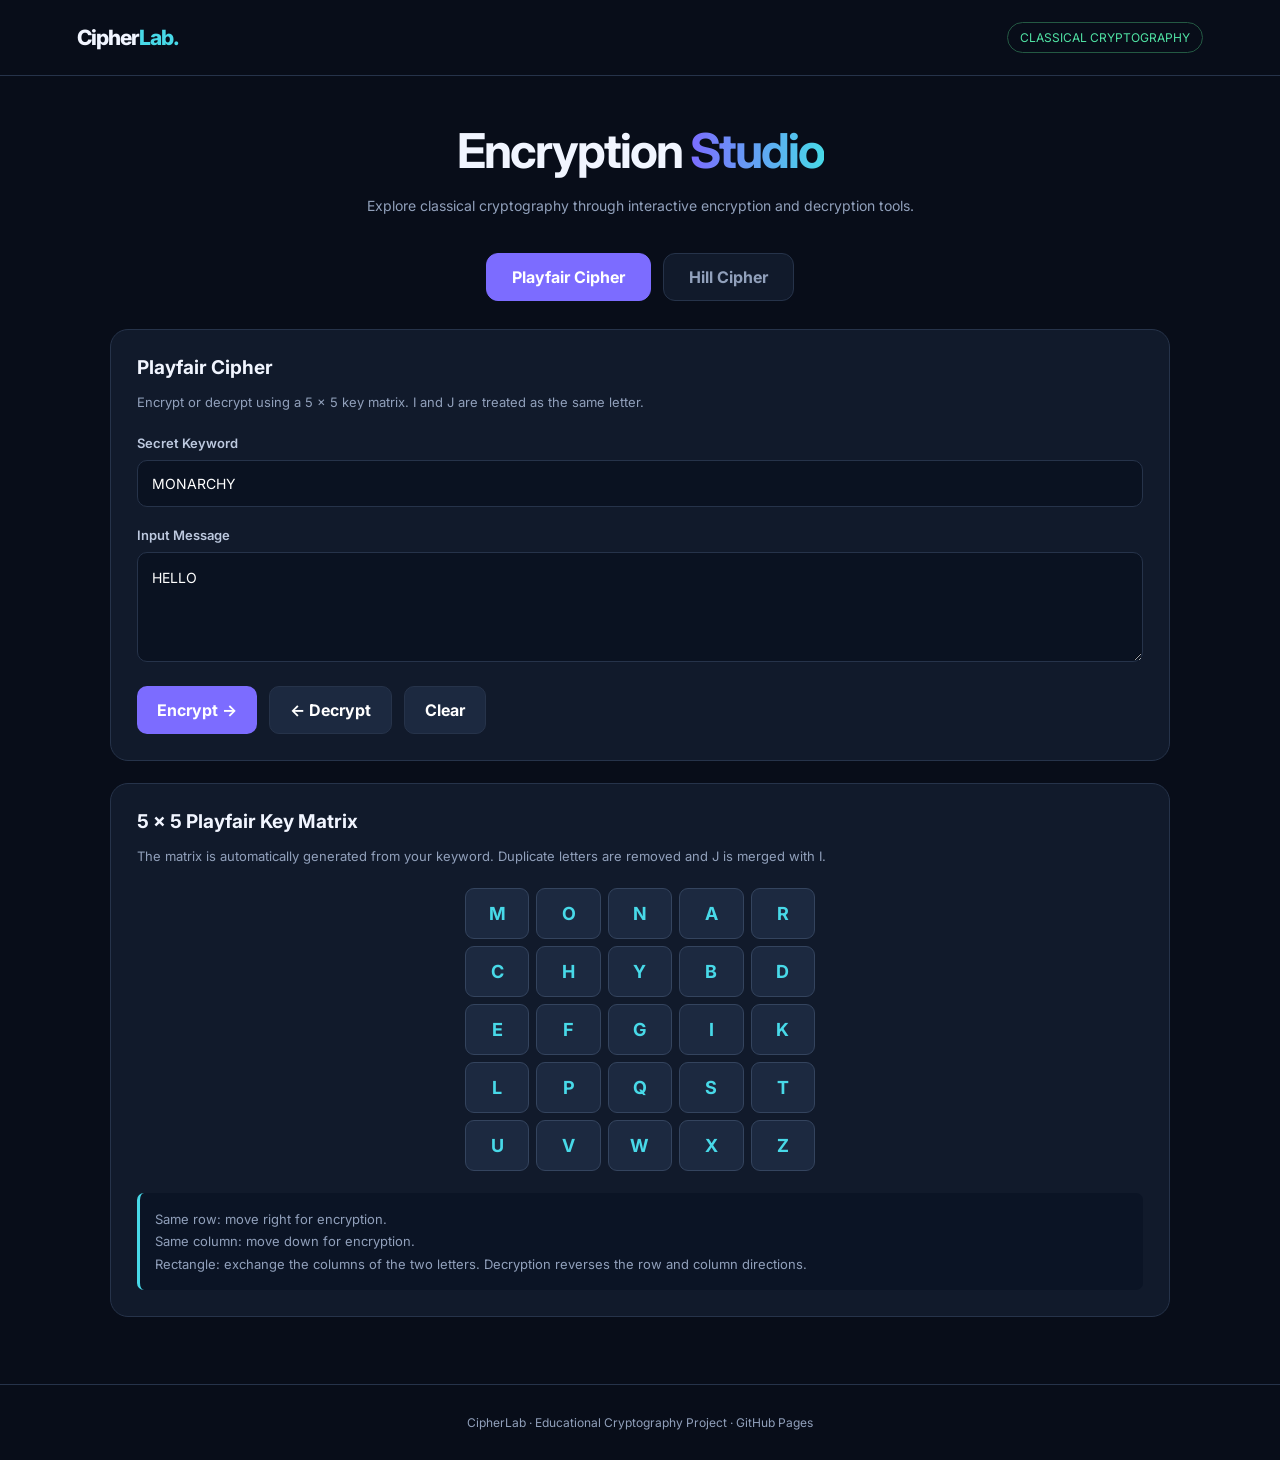
==== index.html @ 7577c05f "Create index.html" ====
<!DOCTYPE html>
<html lang="en">
<head>
<meta charset="UTF-8">
<meta name="viewport" content="width=device-width, initial-scale=1.0">
<title>CipherLab | Encryption Studio</title>

<style>
@import url('https://fonts.googleapis.com/css2?family=Inter:wght@400;500;600;700;800&display=swap');

:root {
  --bg: #080d19;
  --panel: #111a2b;
  --border: #26334a;
  --text: #f1f5ff;
  --muted: #91a0bb;
  --accent: #7c6cff;
  --cyan: #48d9e8;
  --green: #50e3a4;
  --red: #ff7185;
}

* { box-sizing: border-box; }

body {
  margin: 0;
  background: var(--bg);
  color: var(--text);
  font-family: Inter, sans-serif;
  min-height: 100vh;
}

header {
  display: flex;
  align-items: center;
  justify-content: space-between;
  padding: 22px 6%;
  border-bottom: 1px solid var(--border);
}

.logo {
  font-size: 21px;
  font-weight: 800;
  letter-spacing: -1px;
}

.logo span { color: var(--cyan); }

.tag {
  font-size: 12px;
  color: var(--green);
  border: 1px solid #245943;
  padding: 7px 12px;
  border-radius: 30px;
}

main {
  max-width: 1100px;
  margin: auto;
  padding: 45px 20px;
}

.hero { text-align: center; margin-bottom: 35px; }

.hero h1 {
  font-size: clamp(30px, 5vw, 48px);
  margin: 0 0 12px;
  letter-spacing: -2px;
}

.hero h1 span {
  background: linear-gradient(90deg, var(--accent), var(--cyan));
  -webkit-background-clip: text;
  color: transparent;
}

.hero p {
  color: var(--muted);
  line-height: 1.7;
  font-size: 14px;
}

.tabs {
  display: flex;
  justify-content: center;
  gap: 12px;
  margin-bottom: 28px;
}

.tab {
  padding: 13px 25px;
  border: 1px solid var(--border);
  border-radius: 12px;
  color: var(--muted);
  background: var(--panel);
  cursor: pointer;
  font-weight: 700;
}

.tab.active {
  background: var(--accent);
  color: white;
  border-color: var(--accent);
}

.card {
  background: var(--panel);
  border: 1px solid var(--border);
  border-radius: 18px;
  padding: 26px;
  margin-bottom: 22px;
}

.card h2 { font-size: 19px; margin: 0 0 8px; }

.subtitle {
  color: var(--muted);
  font-size: 13px;
  line-height: 1.6;
  margin-bottom: 22px;
}

label {
  display: block;
  color: #bdc9df;
  font-size: 13px;
  font-weight: 600;
  margin-bottom: 9px;
}

input, textarea, select {
  width: 100%;
  padding: 14px;
  background: #0a1221;
  border: 1px solid var(--border);
  border-radius: 10px;
  color: white;
  font: inherit;
  font-size: 14px;
  outline: none;
}

input:focus, textarea:focus {
  border-color: var(--accent);
}

textarea {
  resize: vertical;
  min-height: 110px;
  line-height: 1.6;
}

.field { margin-bottom: 20px; }

.row {
  display: grid;
  grid-template-columns: 1fr 1fr;
  gap: 18px;
}

.buttons {
  display: flex;
  gap: 12px;
  flex-wrap: wrap;
  margin-top: 20px;
}

button {
  cursor: pointer;
  font: inherit;
  font-weight: 700;
  border: none;
  border-radius: 10px;
  padding: 13px 20px;
}

.primary {
  background: var(--accent);
  color: white;
}

.secondary {
  background: #1c2940;
  color: white;
  border: 1px solid var(--border);
}

button:hover { filter: brightness(1.15); }

.result {
  background: #0a1221;
  border: 1px solid #34445e;
  padding: 20px;
  border-radius: 12px;
  margin-top: 24px;
  display: none;
}

.result h3 {
  color: var(--green);
  font-size: 13px;
  margin: 0 0 12px;
}

.output {
  font-size: 20px;
  letter-spacing: 2px;
  line-height: 1.7;
  overflow-wrap: anywhere;
}

.status {
  color: var(--muted);
  font-size: 12px;
  margin-top: 12px;
  line-height: 1.6;
}

.error { color: var(--red); }

.matrix {
  display: grid;
  grid-template-columns: repeat(2, 75px);
  gap: 10px;
  justify-content: center;
  margin: 20px auto;
}

.matrix input {
  text-align: center;
  font-size: 20px;
  font-weight: 700;
  padding: 14px 5px;
}

.grid5 {
  display: grid;
  grid-template-columns: repeat(5, minmax(0, 1fr));
  gap: 7px;
  max-width: 350px;
  margin: 22px auto;
}

.cell {
  background: #1c2940;
  border: 1px solid #34445e;
  border-radius: 9px;
  padding: 14px 0;
  text-align: center;
  font-size: 18px;
  font-weight: 700;
  color: var(--cyan);
}

.steps {
  color: var(--muted);
  font-size: 13px;
  line-height: 1.9;
  margin-top: 18px;
}

.info {
  background: #0b1425;
  border-left: 3px solid var(--cyan);
  padding: 15px;
  border-radius: 7px;
  font-size: 13px;
  color: var(--muted);
  line-height: 1.7;
}

.hidden { display: none; }

footer {
  text-align: center;
  padding: 30px;
  border-top: 1px solid var(--border);
  color: var(--muted);
  font-size: 12px;
}

@media(max-width:650px) {
  main { padding: 30px 14px; }
  .card { padding: 19px; }
  .row { grid-template-columns: 1fr; gap: 0; }
  .tabs { gap: 8px; }
  .tab { padding: 12px 15px; font-size: 13px; }
  header { padding: 18px; }
  .tag { font-size: 10px; }
}
</style>
</head>

<body>

<header>
  <div class="logo">Cipher<span>Lab.</span></div>
  <div class="tag">CLASSICAL CRYPTOGRAPHY</div>
</header>

<main>
  <section class="hero">
    <h1>Encryption <span>Studio</span></h1>
    <p>
      Explore classical cryptography through interactive encryption
      and decryption tools.
    </p>
  </section>

  <div class="tabs">
    <button class="tab active" id="playTab"
      onclick="switchCipher('playfair')">Playfair Cipher</button>
    <button class="tab" id="hillTab"
      onclick="switchCipher('hill')">Hill Cipher</button>
  </div>

  <!-- PLAYFAIR CIPHER -->

  <section id="playfair">

    <div class="card">
      <h2>Playfair Cipher</h2>
      <p class="subtitle">
        Encrypt or decrypt using a 5 × 5 key matrix.
        I and J are treated as the same letter.
      </p>

      <div class="field">
        <label for="pkey">Secret Keyword</label>
        <input id="pkey" value="MONARCHY"
          placeholder="Enter keyword">
      </div>

      <div class="field">
        <label for="ptext">Input Message</label>
        <textarea id="ptext"
          placeholder="Enter plaintext or ciphertext...">HELLO</textarea>
      </div>

      <div class="buttons">
        <button class="primary" onclick="runPlayfair('encrypt')">
          Encrypt →
        </button>
        <button class="secondary" onclick="runPlayfair('decrypt')">
          ← Decrypt
        </button>
        <button class="secondary" onclick="clearPlayfair()">
          Clear
        </button>
      </div>

      <div id="presult" class="result">
        <h3 id="presultTitle">CIPHERTEXT</h3>
        <div class="output" id="poutput"></div>
        <div class="buttons">
          <button class="secondary" onclick="copyText('poutput')">
            Copy Result
          </button>
        </div>
        <div class="status" id="pstatus"></div>
      </div>
    </div>

    <div class="card">
      <h2>5 × 5 Playfair Key Matrix</h2>
      <p class="subtitle">
        The matrix is automatically generated from your keyword.
        Duplicate letters are removed and J is merged with I.
      </p>
      <div class="grid5" id="pgrid"></div>
      <div class="info">
        Same row: move right for encryption.<br>
        Same column: move down for encryption.<br>
        Rectangle: exchange the columns of the two letters.
        Decryption reverses the row and column directions.
      </div>
    </div>

  </section>

  <!-- HILL CIPHER -->

  <section id="hill" class="hidden">

    <div class="card">
      <h2>Hill Cipher</h2>
      <p class="subtitle">
        Matrix-based encryption using modular arithmetic.
        Enter a 2 × 2 key matrix with an inverse modulo 26.
      </p>

      <label>Key Matrix (2 × 2)</label>
      <div class="matrix">
        <input id="k00" type="number" value="3" aria-label="Row 1 column 1">
        <input id="k01" type="number" value="3" aria-label="Row 1 column 2">
        <input id="k10" type="number" value="2" aria-label="Row 2 column 1">
        <input id="k11" type="number" value="5" aria-label="Row 2 column 2">
      </div>

      <div class="info">
        Default key: [[3, 3], [2, 5]].<br>
        A = 0, B = 1, ..., Z = 25.<br>
        The determinant must be relatively prime to 26.
      </div>

      <div class="field" style="margin-top:22px">
        <label for="htext">Input Message</label>
        <textarea id="htext"
          placeholder="Enter plaintext or ciphertext...">HI</textarea>
      </div>

      <div class="buttons">
        <button class="primary" onclick="runHill('encrypt')">
          Encrypt →
        </button>
        <button class="secondary" onclick="runHill('decrypt')">
          ← Decrypt
        </button>
        <button class="secondary" onclick="clearHill()">
          Clear
        </button>
      </div>

      <div id="hresult" class="result">
        <h3 id="hresultTitle">CIPHERTEXT</h3>
        <div class="output" id="houtput"></div>
        <div class="buttons">
          <button class="secondary" onclick="copyText('houtput')">
            Copy Result
          </button>
        </div>
        <div class="status" id="hstatus"></div>
      </div>
    </div>

    <div class="card">
      <h2>How Hill Cipher Works</h2>
      <div class="info">
        Encryption: C = K × P (mod 26)<br><br>
        Decryption: P = K⁻¹ × C (mod 26)<br><br>
        For a 2 × 2 key, letters are processed in pairs.
        If the plaintext contains an odd number of letters,
        X is appended before encryption.
      </div>
      <div class="steps" id="hsteps">
        The calculation steps will appear here after encryption.
      </div>
    </div>

  </section>
</main>

<footer>
  CipherLab · Educational Cryptography Project · GitHub Pages
</footer>

<script>
const $ = id => document.getElementById(id);

function switchCipher(name) {
  $('playfair').classList.toggle('hidden', name !== 'playfair');
  $('hill').classList.toggle('hidden', name !== 'hill');
  $('playTab').classList.toggle('active', name === 'playfair');
  $('hillTab').classList.toggle('active', name === 'hill');
}

function mod(n, m = 26) {
  return ((n % m) + m) % m;
}

function cleanText(s) {
  return s.toUpperCase().replace(/[^A-Z]/g, '');
}

// ---------------- PLAYFAIR ----------------

function makeGrid(key) {
  let chars = cleanText(key).replace(/J/g, 'I');
  let result = '';
  for (const ch of chars + 'ABCDEFGHIKLMNOPQRSTUVWXYZ') {
    if (!result.includes(ch)) result += ch;
  }
  return result;
}

function showGrid(grid) {
  $('pgrid').innerHTML = '';
  for (const ch of grid) {
    const cell = document.createElement('div');
    cell.className = 'cell';
    cell.textContent = ch;
    $('pgrid').appendChild(cell);
  }
}

function preparePairs(text) {
  const s = cleanText(text).replace(/J/g, 'I');
  const pairs = [];
  let i = 0;

  while (i < s.length) {
    const a = s[i];
    const b = s[i + 1];

    if (!b) {
      pairs.push(a + 'X');
      i++;
    } else if (a === b) {
      pairs.push(a + 'X');
      i++;
    } else {
      pairs.push(a + b);
      i += 2;
    }
  }
  return pairs;
}

function playfairTransform(text, grid, decrypt) {
  const pairs = decrypt
    ? (text.match(/.{1,2}/g) || [])
    : preparePairs(text);

  if (decrypt && pairs.some(p => p.length !== 2)) {
    throw new Error('Ciphertext must contain an even number of letters.');
  }

  let output = '';

  for (const pair of pairs) {
    const a = pair[0];
    const b = pair[1];

    const i = grid.indexOf(a);
    const j = grid.indexOf(b);

    if (i < 0 || j < 0) {
      throw new Error('Invalid character in input.');
    }

    const r1 = Math.floor(i / 5), c1 = i % 5;
    const r2 = Math.floor(j / 5), c2 = j % 5;

    let x, y;

    if (r1 === r2) {
      const shift = decrypt ? 4 : 1;
      x = r1 * 5 + mod(c1 + shift, 5);
      y = r2 * 5 + mod(c2 + shift, 5);
    } else if (c1 === c2) {
      const shift = decrypt ? 4 : 1;
      x = mod(r1 + shift, 5) * 5 + c1;
      y = mod(r2 + shift, 5) * 5 + c2;
    } else {
      x = r1 * 5 + c2;
      y = r2 * 5 + c1;
    }

    output += grid[x] + grid[y];
  }

  return { output, pairs };
}

function runPlayfair(mode) {
  try {
    const key = $('pkey').value;
    const text = cleanText($('ptext').value);
    if (!key.trim()) throw new Error('Enter a keyword.');
    if (!text) throw new Error('Enter a message.');

    const grid = makeGrid(key);
    showGrid(grid);

    const result = playfairTransform(text, grid, mode === 'decrypt');

    $('presult').style.display = 'block';
    $('presultTitle').textContent =
      mode === 'encrypt' ? 'CIPHERTEXT' : 'DECRYPTED PLAINTEXT';
    $('poutput').textContent = result.output;
    $('pstatus').textContent =
      'Processed pairs: ' + result.pairs.join('  |  ') +
      (mode === 'encrypt'
        ? ' · X is used as a filler when required.'
        : ' · Filler X characters are not automatically removed.');
    $('pstatus').className = 'status';
  } catch (e) {
    showError('presult', 'pstatus', e.message);
  }
}

function clearPlayfair() {
  $('ptext').value = '';
  $('presult').style.display = 'none';
}

// ---------------- HILL CIPHER ----------------

function getKey() {
  const k = [
    [Number($('k00').value), Number($('k01').value)],
    [Number($('k10').value), Number($('k11').value)]
  ];

  if (k.flat().some(n => !Number.isInteger(n))) {
    throw new Error('Enter integer values for all matrix elements.');
  }

  return k.map(row => row.map(n => mod(n)));
}

function gcd(a, b) {
  while (b) [a, b] = [b, a % b];
  return Math.abs(a);
}

function modInverse(a, m) {
  a = mod(a, m);
  for (let i = 1; i < m; i++) {
    if (mod(a * i, m) === 1) return i;
  }
  throw new Error('No modular inverse exists.');
}

function inverseKey(k) {
  const det = mod(k[0][0] * k[1][1] -
                  k[0][1] * k[1][0]);

  if (gcd(det, 26) !== 1) {
    throw new Error(
      'Invalid key: determinant ' + det +
      ' is not relatively prime to 26. Choose an invertible matrix.'
    );
  }

  const invDet = modInverse(det, 26);

  return [
    [mod(k[1][1] * invDet), mod(-k[0][1] * invDet)],
    [mod(-k[1][0] * invDet), mod(k[0][0] * invDet)]
  ];
}

function hillTransform(text, k, decrypt) {
  const inv = decrypt ? inverseKey(k) : null;
  const matrix = decrypt ? inv : k;

  let s = cleanText(text);
  let padded = false;

  if (!decrypt && s.length % 2 !== 0) {
    s += 'X';
    padded = true;
  }

  if (s.length % 2 !== 0) {
    throw new Error('Ciphertext must contain an even number of letters.');
  }

  if (!s.length) throw new Error('Enter a message.');

  let output = '';
  let steps = [];

  for (let i = 0; i < s.length; i += 2) {
    const a = s.charCodeAt(i) - 65;
    const b = s.charCodeAt(i + 1) - 65;

    const x = mod(matrix[0][0] * a + matrix[0][1] * b);
    const y = mod(matrix[1][0] * a + matrix[1][1] * b);

    output += String.fromCharCode(x + 65, y + 65);

    steps.push(
      '[' + a + ', ' + b + '] → [' + x + ', ' + y + ']'
    );
  }

  return { output, padded, steps, inverse: inv };
}

function runHill(mode) {
  try {
    const k = getKey();
    const text = $('htext').value;

    // Validate key for both encryption and decryption.
    const inverse = inverseKey(k);
    const result = hillTransform(text, k, mode === 'decrypt');

    $('hresult').style.display = 'block';
    $('hresultTitle').textContent =
      mode === 'encrypt' ? 'CIPHERTEXT' : 'DECRYPTED PLAINTEXT';
    $('houtput').textContent = result.output;

    $('hstatus').textContent =
      'Key determinant: ' +
      mod(k[0][0] * k[1][1] - k[0][1] * k[1][0]) +
      ' · Modular inverse exists.' +
      (result.padded ? ' · X appended to complete the final pair.' : '');

    $('hstatus').className = 'status';

    $('hsteps').textContent =
      'Key inverse modulo 26: [[' +
      inverse[0].join(', ') + '], [' +
      inverse[1].join(', ') + ']]\n\n' +
      'Letter-pair calculations (A=0):\n' +
      result.steps.join('\n');
  } catch (e) {
    showError('hresult', 'hstatus', e.message);
    $('hsteps').textContent = e.message;
  }
}

function clearHill() {
  $('htext').value = '';
  $('hresult').style.display = 'none';
  $('hsteps').textContent = '';
}

function showError(box, status, message) {
  $(box).style.display = 'block';
  $(status).textContent = message;
  $(status).className = 'status error';
  const output = box === 'presult' ? 'poutput' : 'houtput';
  $(output).textContent = 'Unable to process';
}

async function copyText(id) {
  const text = $(id).textContent;
  try {
    await navigator.clipboard.writeText(text);
    alert('Result copied to clipboard!');
  } catch {
    const area = document.createElement('textarea');
    area.value = text;
    document.body.appendChild(area);
    area.select();
    document.execCommand('copy');
    area.remove();
    alert('Result copied!');
  }
}

// Initial matrix
showGrid(makeGrid('MONARCHY'));
</script>

</body>
</html>
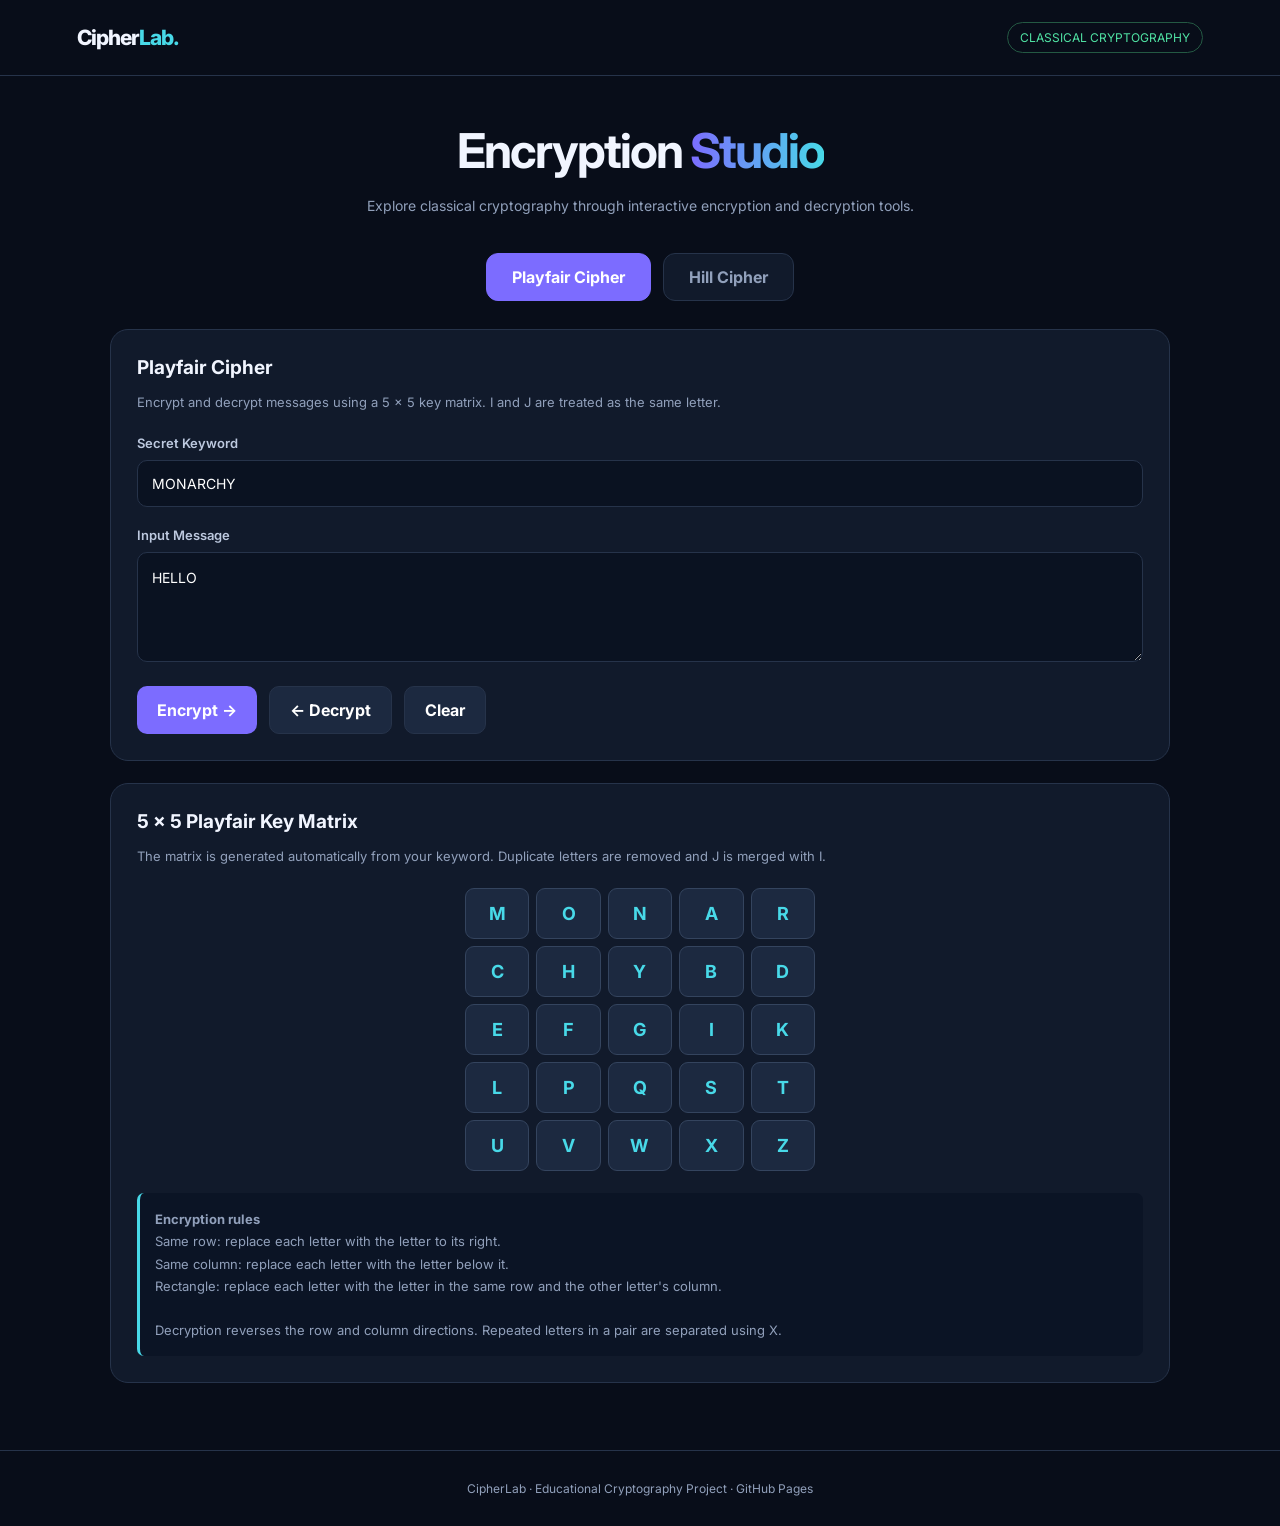
==== commit 2bbc72ce: "Update index.html" ====
--- a/index.html
+++ b/index.html
@@ -4,6 +4,7 @@
 <head>
 <meta charset="UTF-8">
 <meta name="viewport" content="width=device-width, initial-scale=1.0">
+
 <title>CipherLab | Encryption Studio</title>
 
 <style>
@@ -21,7 +22,9 @@
   --red: #ff7185;
 }
 
-* { box-sizing: border-box; }
+* {
+  box-sizing: border-box;
+}
 
 body {
   margin: 0;
@@ -45,7 +48,9 @@
   letter-spacing: -1px;
 }
 
-.logo span { color: var(--cyan); }
+.logo span {
+  color: var(--cyan);
+}
 
 .tag {
   font-size: 12px;
@@ -61,7 +66,10 @@
   padding: 45px 20px;
 }
 
-.hero { text-align: center; margin-bottom: 35px; }
+.hero {
+  text-align: center;
+  margin-bottom: 35px;
+}
 
 .hero h1 {
   font-size: clamp(30px, 5vw, 48px);
@@ -112,7 +120,10 @@
   margin-bottom: 22px;
 }
 
-.card h2 { font-size: 19px; margin: 0 0 8px; }
+.card h2 {
+  font-size: 19px;
+  margin: 0 0 8px;
+}
 
 .subtitle {
   color: var(--muted);
@@ -141,7 +152,7 @@
   outline: none;
 }
 
-input:focus, textarea:focus {
+input:focus, textarea:focus, select:focus {
   border-color: var(--accent);
 }
 
@@ -151,7 +162,9 @@
   line-height: 1.6;
 }
 
-.field { margin-bottom: 20px; }
+.field {
+  margin-bottom: 20px;
+}
 
 .row {
   display: grid;
@@ -186,7 +199,9 @@
   border: 1px solid var(--border);
 }
 
-button:hover { filter: brightness(1.15); }
+button:hover {
+  filter: brightness(1.15);
+}
 
 .result {
   background: #0a1221;
@@ -217,19 +232,22 @@
   line-height: 1.6;
 }
 
-.error { color: var(--red); }
+.error {
+  color: var(--red);
+}
 
 .matrix {
   display: grid;
-  grid-template-columns: repeat(2, 75px);
+  grid-template-columns: repeat(var(--matrix-size, 2), minmax(0, 65px));
   gap: 10px;
   justify-content: center;
   margin: 20px auto;
 }
 
 .matrix input {
+  width: 65px;
   text-align: center;
-  font-size: 20px;
+  font-size: 18px;
   font-weight: 700;
   padding: 14px 5px;
 }
@@ -253,13 +271,6 @@
   color: var(--cyan);
 }
 
-.steps {
-  color: var(--muted);
-  font-size: 13px;
-  line-height: 1.9;
-  margin-top: 18px;
-}
-
 .info {
   background: #0b1425;
   border-left: 3px solid var(--cyan);
@@ -270,7 +281,18 @@
   line-height: 1.7;
 }
 
-.hidden { display: none; }
+.steps {
+  color: var(--muted);
+  font-size: 13px;
+  line-height: 1.9;
+  margin-top: 18px;
+  white-space: pre-wrap;
+  overflow-wrap: anywhere;
+}
+
+.hidden {
+  display: none !important;
+}
 
 footer {
   text-align: center;
@@ -281,13 +303,46 @@
 }
 
 @media(max-width:650px) {
-  main { padding: 30px 14px; }
-  .card { padding: 19px; }
-  .row { grid-template-columns: 1fr; gap: 0; }
-  .tabs { gap: 8px; }
-  .tab { padding: 12px 15px; font-size: 13px; }
-  header { padding: 18px; }
-  .tag { font-size: 10px; }
+  main {
+    padding: 30px 14px;
+  }
+
+  .card {
+    padding: 19px;
+  }
+
+  .row {
+    grid-template-columns: 1fr;
+    gap: 0;
+  }
+
+  .tabs {
+    gap: 8px;
+  }
+
+  .tab {
+    padding: 12px 15px;
+    font-size: 13px;
+  }
+
+  header {
+    padding: 18px;
+  }
+
+  .tag {
+    font-size: 10px;
+  }
+
+  .matrix {
+    gap: 6px;
+    grid-template-columns: repeat(var(--matrix-size, 2), minmax(0, 55px));
+  }
+
+  .matrix input {
+    width: 55px;
+    padding: 12px 2px;
+    font-size: 16px;
+  }
 }
 </style>
 </head>
@@ -300,6 +355,7 @@
 </header>
 
 <main>
+
   <section class="hero">
     <h1>Encryption <span>Studio</span></h1>
     <p>
@@ -308,147 +364,246 @@
     </p>
   </section>
 
+  <!-- CIPHER TABS -->
+
   <div class="tabs">
     <button class="tab active" id="playTab"
-      onclick="switchCipher('playfair')">Playfair Cipher</button>
+      onclick="switchCipher('playfair')">
+      Playfair Cipher
+    </button>
+
     <button class="tab" id="hillTab"
-      onclick="switchCipher('hill')">Hill Cipher</button>
+      onclick="switchCipher('hill')">
+      Hill Cipher
+    </button>
   </div>
 
+  <!-- ================================== -->
   <!-- PLAYFAIR CIPHER -->
+  <!-- ================================== -->
 
   <section id="playfair">
 
     <div class="card">
+
       <h2>Playfair Cipher</h2>
+
       <p class="subtitle">
-        Encrypt or decrypt using a 5 × 5 key matrix.
+        Encrypt and decrypt messages using a 5 × 5 key matrix.
         I and J are treated as the same letter.
       </p>
 
       <div class="field">
         <label for="pkey">Secret Keyword</label>
-        <input id="pkey" value="MONARCHY"
+
+        <input id="pkey"
+          type="text"
+          value="MONARCHY"
           placeholder="Enter keyword">
+
       </div>
 
       <div class="field">
         <label for="ptext">Input Message</label>
+
         <textarea id="ptext"
           placeholder="Enter plaintext or ciphertext...">HELLO</textarea>
       </div>
 
       <div class="buttons">
-        <button class="primary" onclick="runPlayfair('encrypt')">
+
+        <button class="primary"
+          onclick="runPlayfair('encrypt')">
           Encrypt →
         </button>
-        <button class="secondary" onclick="runPlayfair('decrypt')">
+
+        <button class="secondary"
+          onclick="runPlayfair('decrypt')">
           ← Decrypt
         </button>
-        <button class="secondary" onclick="clearPlayfair()">
+
+        <button class="secondary"
+          onclick="clearPlayfair()">
           Clear
         </button>
+
       </div>
 
       <div id="presult" class="result">
+
         <h3 id="presultTitle">CIPHERTEXT</h3>
+
         <div class="output" id="poutput"></div>
+
         <div class="buttons">
-          <button class="secondary" onclick="copyText('poutput')">
+          <button class="secondary"
+            onclick="copyText('poutput')">
             Copy Result
           </button>
         </div>
+
         <div class="status" id="pstatus"></div>
+
       </div>
+
     </div>
 
+    <!-- PLAYFAIR GRID -->
+
     <div class="card">
+
       <h2>5 × 5 Playfair Key Matrix</h2>
+
       <p class="subtitle">
-        The matrix is automatically generated from your keyword.
+        The matrix is generated automatically from your keyword.
         Duplicate letters are removed and J is merged with I.
       </p>
+
       <div class="grid5" id="pgrid"></div>
+
       <div class="info">
-        Same row: move right for encryption.<br>
-        Same column: move down for encryption.<br>
-        Rectangle: exchange the columns of the two letters.
+        <b>Encryption rules</b><br>
+        Same row: replace each letter with the letter to its right.<br>
+        Same column: replace each letter with the letter below it.<br>
+        Rectangle: replace each letter with the letter in the
+        same row and the other letter's column.<br><br>
+
         Decryption reverses the row and column directions.
+        Repeated letters in a pair are separated using X.
       </div>
+
     </div>
 
   </section>
 
+  <!-- ================================== -->
   <!-- HILL CIPHER -->
+  <!-- ================================== -->
 
   <section id="hill" class="hidden">
 
     <div class="card">
+
       <h2>Hill Cipher</h2>
+
       <p class="subtitle">
         Matrix-based encryption using modular arithmetic.
-        Enter a 2 × 2 key matrix with an inverse modulo 26.
+        Select a 2 × 2 or 3 × 3 key matrix.
       </p>
 
-      <label>Key Matrix (2 × 2)</label>
-      <div class="matrix">
-        <input id="k00" type="number" value="3" aria-label="Row 1 column 1">
-        <input id="k01" type="number" value="3" aria-label="Row 1 column 2">
-        <input id="k10" type="number" value="2" aria-label="Row 2 column 1">
-        <input id="k11" type="number" value="5" aria-label="Row 2 column 2">
+      <!-- MATRIX SIZE -->
+
+      <div class="field">
+
+        <label for="matrixSize">Matrix Size</label>
+
+        <select id="matrixSize" onchange="renderMatrix()">
+
+          <option value="2">2 × 2 Matrix</option>
+
+          <option value="3">3 × 3 Matrix</option>
+
+        </select>
+
       </div>
 
+      <!-- DYNAMIC KEY MATRIX -->
+
+      <label>Key Matrix</label>
+
+      <div id="hillMatrix" class="matrix"></div>
+
       <div class="info">
-        Default key: [[3, 3], [2, 5]].<br>
         A = 0, B = 1, ..., Z = 25.<br>
-        The determinant must be relatively prime to 26.
+        The determinant must be relatively prime to 26
+        for the matrix to have an inverse modulo 26.<br>
+        All matrix values are automatically reduced modulo 26.
       </div>
 
+      <!-- INPUT MESSAGE -->
+
       <div class="field" style="margin-top:22px">
+
         <label for="htext">Input Message</label>
+
         <textarea id="htext"
           placeholder="Enter plaintext or ciphertext...">HI</textarea>
+
       </div>
 
+      <!-- BUTTONS -->
+
       <div class="buttons">
-        <button class="primary" onclick="runHill('encrypt')">
+
+        <button class="primary"
+          onclick="runHill('encrypt')">
           Encrypt →
         </button>
-        <button class="secondary" onclick="runHill('decrypt')">
+
+        <button class="secondary"
+          onclick="runHill('decrypt')">
           ← Decrypt
         </button>
-        <button class="secondary" onclick="clearHill()">
+
+        <button class="secondary"
+          onclick="clearHill()">
           Clear
         </button>
+
       </div>
 
+      <!-- RESULT -->
+
       <div id="hresult" class="result">
+
         <h3 id="hresultTitle">CIPHERTEXT</h3>
+
         <div class="output" id="houtput"></div>
+
         <div class="buttons">
-          <button class="secondary" onclick="copyText('houtput')">
+
+          <button class="secondary"
+            onclick="copyText('houtput')">
             Copy Result
           </button>
+
         </div>
+
         <div class="status" id="hstatus"></div>
+
       </div>
+
     </div>
 
+    <!-- HILL EXPLANATION -->
+
     <div class="card">
+
       <h2>How Hill Cipher Works</h2>
+
       <div class="info">
-        Encryption: C = K × P (mod 26)<br><br>
-        Decryption: P = K⁻¹ × C (mod 26)<br><br>
-        For a 2 × 2 key, letters are processed in pairs.
-        If the plaintext contains an odd number of letters,
-        X is appended before encryption.
+        <b>Encryption formula</b><br>
+        C = K × P (mod 26)<br><br>
+
+        <b>Decryption formula</b><br>
+        P = K⁻¹ × C (mod 26)<br><br>
+
+        For a 2 × 2 key, letters are processed in blocks of 2.<br>
+        For a 3 × 3 key, letters are processed in blocks of 3.<br><br>
+
+        If the message length is not divisible by the matrix size,
+        X is appended to complete the final block.
       </div>
+
       <div class="steps" id="hsteps">
-        The calculation steps will appear here after encryption.
+        Matrix calculations will appear here after encryption
+        or decryption.
       </div>
+
     </div>
 
   </section>
+
 </main>
 
 <footer>
@@ -456,13 +611,31 @@
 </footer>
 
 <script>
+
+// ========================================
+// SHARED FUNCTIONS
+// ========================================
+
 const $ = id => document.getElementById(id);
 
 function switchCipher(name) {
-  $('playfair').classList.toggle('hidden', name !== 'playfair');
-  $('hill').classList.toggle('hidden', name !== 'hill');
-  $('playTab').classList.toggle('active', name === 'playfair');
-  $('hillTab').classList.toggle('active', name === 'hill');
+
+  $('playfair').classList.toggle(
+    'hidden', name !== 'playfair'
+  );
+
+  $('hill').classList.toggle(
+    'hidden', name !== 'hill'
+  );
+
+  $('playTab').classList.toggle(
+    'active', name === 'playfair'
+  );
+
+  $('hillTab').classList.toggle(
+    'active', name === 'hill'
+  );
+
 }
 
 function mod(n, m = 26) {
@@ -473,279 +646,758 @@
   return s.toUpperCase().replace(/[^A-Z]/g, '');
 }
 
-// ---------------- PLAYFAIR ----------------
+function gcd(a, b) {
+
+  a = Math.abs(a);
+  b = Math.abs(b);
+
+  while (b) {
+    [a, b] = [b, a % b];
+  }
+
+  return a;
+}
+
+function modInverse(a, m) {
+
+  a = mod(a, m);
+
+  for (let i = 1; i < m; i++) {
+
+    if (mod(a * i, m) === 1) {
+      return i;
+    }
+
+  }
+
+  throw new Error(
+    'No modular inverse exists for this value.'
+  );
+
+}
+
+function showError(box, status, message) {
+
+  $(box).style.display = 'block';
+
+  $(status).textContent = message;
+
+  $(status).className = 'status error';
+
+  const output =
+    box === 'presult' ? 'poutput' : 'houtput';
+
+  $(output).textContent = 'Unable to process';
+
+}
+
+async function copyText(id) {
+
+  const text = $(id).textContent;
+
+  try {
+
+    await navigator.clipboard.writeText(text);
+
+    alert('Result copied to clipboard!');
+
+  } catch {
+
+    const area = document.createElement('textarea');
+
+    area.value = text;
+
+    document.body.appendChild(area);
+
+    area.select();
+
+    document.execCommand('copy');
+
+    area.remove();
+
+    alert('Result copied!');
+
+  }
+
+}
+
+
+// ========================================
+// PLAYFAIR CIPHER
+// ========================================
+
+// Generate 5x5 matrix from keyword
 
 function makeGrid(key) {
+
   let chars = cleanText(key).replace(/J/g, 'I');
+
   let result = '';
-  for (const ch of chars + 'ABCDEFGHIKLMNOPQRSTUVWXYZ') {
-    if (!result.includes(ch)) result += ch;
-  }
+
+  const alphabet = 'ABCDEFGHIKLMNOPQRSTUVWXYZ';
+
+  for (const ch of chars + alphabet) {
+
+    if (!result.includes(ch)) {
+      result += ch;
+    }
+
+  }
+
   return result;
-}
+
+}
+
+
+// Display Playfair matrix
 
 function showGrid(grid) {
+
   $('pgrid').innerHTML = '';
+
   for (const ch of grid) {
+
     const cell = document.createElement('div');
+
     cell.className = 'cell';
+
     cell.textContent = ch;
+
     $('pgrid').appendChild(cell);
-  }
-}
+
+  }
+
+}
+
+
+// Prepare plaintext into digraphs
 
 function preparePairs(text) {
+
   const s = cleanText(text).replace(/J/g, 'I');
+
   const pairs = [];
+
   let i = 0;
 
   while (i < s.length) {
+
     const a = s[i];
+
     const b = s[i + 1];
 
     if (!b) {
+
+      // Final single letter
       pairs.push(a + 'X');
+
       i++;
+
     } else if (a === b) {
+
+      // Repeated letters
       pairs.push(a + 'X');
+
       i++;
+
     } else {
+
       pairs.push(a + b);
+
       i += 2;
+
     }
-  }
+
+  }
+
   return pairs;
-}
+
+}
+
+
+// Playfair encryption and decryption
 
 function playfairTransform(text, grid, decrypt) {
+
   const pairs = decrypt
-    ? (text.match(/.{1,2}/g) || [])
+    ? (text.match(/.{2}/g) || [])
     : preparePairs(text);
 
-  if (decrypt && pairs.some(p => p.length !== 2)) {
-    throw new Error('Ciphertext must contain an even number of letters.');
+  if (!text.length) {
+    throw new Error('Enter a message.');
+  }
+
+  if (decrypt && text.length % 2 !== 0) {
+
+    throw new Error(
+      'Ciphertext must contain an even number of letters.'
+    );
+
   }
 
   let output = '';
 
   for (const pair of pairs) {
+
     const a = pair[0];
+
     const b = pair[1];
 
     const i = grid.indexOf(a);
+
     const j = grid.indexOf(b);
 
     if (i < 0 || j < 0) {
+
       throw new Error('Invalid character in input.');
+
     }
 
-    const r1 = Math.floor(i / 5), c1 = i % 5;
-    const r2 = Math.floor(j / 5), c2 = j % 5;
+    const r1 = Math.floor(i / 5);
+
+    const c1 = i % 5;
+
+    const r2 = Math.floor(j / 5);
+
+    const c2 = j % 5;
 
     let x, y;
 
     if (r1 === r2) {
+
+      // Same row
+
       const shift = decrypt ? 4 : 1;
+
       x = r1 * 5 + mod(c1 + shift, 5);
+
       y = r2 * 5 + mod(c2 + shift, 5);
+
     } else if (c1 === c2) {
+
+      // Same column
+
       const shift = decrypt ? 4 : 1;
+
       x = mod(r1 + shift, 5) * 5 + c1;
+
       y = mod(r2 + shift, 5) * 5 + c2;
+
     } else {
+
+      // Rectangle rule
+
       x = r1 * 5 + c2;
+
       y = r2 * 5 + c1;
+
     }
 
     output += grid[x] + grid[y];
-  }
-
-  return { output, pairs };
-}
+
+  }
+
+  return {
+    output,
+    pairs
+  };
+
+}
+
+
+// Run Playfair
 
 function runPlayfair(mode) {
+
   try {
+
     const key = $('pkey').value;
-    const text = cleanText($('ptext').value);
-    if (!key.trim()) throw new Error('Enter a keyword.');
-    if (!text) throw new Error('Enter a message.');
+
+    const text = cleanText(
+      $('ptext').value
+    ).replace(/J/g, 'I');
+
+    if (!key.trim()) {
+      throw new Error('Enter a keyword.');
+    }
+
+    if (!text) {
+      throw new Error('Enter a message.');
+    }
 
     const grid = makeGrid(key);
+
     showGrid(grid);
 
-    const result = playfairTransform(text, grid, mode === 'decrypt');
+    const result = playfairTransform(
+      text,
+      grid,
+      mode === 'decrypt'
+    );
 
     $('presult').style.display = 'block';
+
     $('presultTitle').textContent =
-      mode === 'encrypt' ? 'CIPHERTEXT' : 'DECRYPTED PLAINTEXT';
+      mode === 'encrypt'
+        ? 'CIPHERTEXT'
+        : 'DECRYPTED PLAINTEXT';
+
     $('poutput').textContent = result.output;
+
     $('pstatus').textContent =
-      'Processed pairs: ' + result.pairs.join('  |  ') +
+      'Processed pairs: ' +
+      result.pairs.join(' | ') +
       (mode === 'encrypt'
         ? ' · X is used as a filler when required.'
         : ' · Filler X characters are not automatically removed.');
+
     $('pstatus').className = 'status';
+
   } catch (e) {
-    showError('presult', 'pstatus', e.message);
-  }
-}
+
+    showError(
+      'presult',
+      'pstatus',
+      e.message
+    );
+
+  }
+
+}
+
+
+// Clear Playfair
 
 function clearPlayfair() {
+
   $('ptext').value = '';
+
   $('presult').style.display = 'none';
-}
-
-// ---------------- HILL CIPHER ----------------
+
+}
+
+
+// ========================================
+// HILL CIPHER
+// ========================================
+
+// Generate dynamic matrix inputs
+
+function renderMatrix() {
+
+  const n = Number($('matrixSize').value);
+
+  const container = $('hillMatrix');
+
+  container.style.setProperty('--matrix-size', n);
+
+  container.innerHTML = '';
+
+  // Default invertible matrices
+
+  const defaults = n === 2
+
+    ? [3, 3, 2, 5]
+
+    : [
+        6, 24, 1,
+        13, 16, 10,
+        20, 17, 15
+      ];
+
+  for (let i = 0; i < n * n; i++) {
+
+    const input = document.createElement('input');
+
+    input.type = 'number';
+
+    input.id = 'k' + i;
+
+    input.value = defaults[i];
+
+    input.setAttribute(
+      'aria-label',
+      'Matrix element ' + (i + 1)
+    );
+
+    container.appendChild(input);
+
+  }
+
+}
+
+
+// Read the dynamic matrix
 
 function getKey() {
-  const k = [
-    [Number($('k00').value), Number($('k01').value)],
-    [Number($('k10').value), Number($('k11').value)]
-  ];
-
-  if (k.flat().some(n => !Number.isInteger(n))) {
-    throw new Error('Enter integer values for all matrix elements.');
-  }
-
-  return k.map(row => row.map(n => mod(n)));
-}
-
-function gcd(a, b) {
-  while (b) [a, b] = [b, a % b];
-  return Math.abs(a);
-}
-
-function modInverse(a, m) {
-  a = mod(a, m);
-  for (let i = 1; i < m; i++) {
-    if (mod(a * i, m) === 1) return i;
-  }
-  throw new Error('No modular inverse exists.');
-}
-
-function inverseKey(k) {
-  const det = mod(k[0][0] * k[1][1] -
-                  k[0][1] * k[1][0]);
+
+  const n = Number($('matrixSize').value);
+
+  const values = [];
+
+  for (let i = 0; i < n * n; i++) {
+
+    const value = $('k' + i).value;
+
+    if (
+      value.trim() === '' ||
+      !Number.isInteger(Number(value))
+    ) {
+
+      throw new Error(
+        'Enter integer values in every matrix field.'
+      );
+
+    }
+
+    values.push(mod(Number(value)));
+
+  }
+
+  const matrix = [];
+
+  for (let i = 0; i < n; i++) {
+
+    matrix.push(
+      values.slice(i * n, (i + 1) * n)
+    );
+
+  }
+
+  return matrix;
+
+}
+
+
+// Determinant of square matrix
+
+function determinant(matrix) {
+
+  const n = matrix.length;
+
+  if (n === 1) {
+    return matrix[0][0];
+  }
+
+  if (n === 2) {
+
+    return (
+      matrix[0][0] * matrix[1][1] -
+      matrix[0][1] * matrix[1][0]
+    );
+
+  }
+
+  let det = 0;
+
+  for (let j = 0; j < n; j++) {
+
+    const minor = matrix
+      .slice(1)
+      .map(row =>
+        row.filter((_, col) => col !== j)
+      );
+
+    const sign = j % 2 === 0 ? 1 : -1;
+
+    det += sign *
+      matrix[0][j] *
+      determinant(minor);
+
+  }
+
+  return det;
+
+}
+
+
+// Generate a minor matrix
+
+function minorMatrix(matrix, row, col) {
+
+  return matrix
+
+    .filter((_, r) => r !== row)
+
+    .map(r =>
+      r.filter((_, c) => c !== col)
+    );
+
+}
+
+
+// Calculate inverse matrix modulo 26
+
+function inverseKey(matrix) {
+
+  const n = matrix.length;
+
+  const det = mod(determinant(matrix));
 
   if (gcd(det, 26) !== 1) {
+
     throw new Error(
-      'Invalid key: determinant ' + det +
-      ' is not relatively prime to 26. Choose an invertible matrix.'
+      'Invalid key: determinant is ' + det +
+      '. It must be relatively prime to 26. ' +
+      'Change the matrix values.'
     );
+
   }
 
   const invDet = modInverse(det, 26);
 
-  return [
-    [mod(k[1][1] * invDet), mod(-k[0][1] * invDet)],
-    [mod(-k[1][0] * invDet), mod(k[0][0] * invDet)]
-  ];
-}
-
-function hillTransform(text, k, decrypt) {
-  const inv = decrypt ? inverseKey(k) : null;
-  const matrix = decrypt ? inv : k;
+  // Special case for 2x2 matrix
+
+  if (n === 2) {
+
+    return [
+
+      [
+        mod(matrix[1][1] * invDet),
+        mod(-matrix[0][1] * invDet)
+      ],
+
+      [
+        mod(-matrix[1][0] * invDet),
+        mod(matrix[0][0] * invDet)
+      ]
+
+    ];
+
+  }
+
+  // Cofactor matrix for 3x3
+
+  const cofactors = [];
+
+  for (let i = 0; i < n; i++) {
+
+    const row = [];
+
+    for (let j = 0; j < n; j++) {
+
+      const minor = minorMatrix(
+        matrix,
+        i,
+        j
+      );
+
+      const sign =
+        (i + j) % 2 === 0 ? 1 : -1;
+
+      const cofactor =
+        sign * determinant(minor);
+
+      row.push(
+        mod(cofactor * invDet)
+      );
+
+    }
+
+    cofactors.push(row);
+
+  }
+
+  // Transpose cofactor matrix to obtain adjugate
+
+  const inverse = cofactors[0].map(
+    (_, j) => cofactors.map(row => row[j])
+  );
+
+  return inverse;
+
+}
+
+
+// Hill encryption and decryption
+
+function hillTransform(text, key, decrypt) {
+
+  const n = key.length;
+
+  const matrix = decrypt
+    ? inverseKey(key)
+    : key;
 
   let s = cleanText(text);
+
   let padded = false;
 
-  if (!decrypt && s.length % 2 !== 0) {
-    s += 'X';
-    padded = true;
-  }
-
-  if (s.length % 2 !== 0) {
-    throw new Error('Ciphertext must contain an even number of letters.');
-  }
-
-  if (!s.length) throw new Error('Enter a message.');
+  if (!s.length) {
+
+    throw new Error('Enter a message.');
+
+  }
+
+  // Add padding for encryption
+
+  if (!decrypt) {
+
+    while (s.length % n !== 0) {
+
+      s += 'X';
+
+      padded = true;
+
+    }
+
+  } else if (s.length % n !== 0) {
+
+    throw new Error(
+      'Ciphertext length must be divisible by ' +
+      n + ' for a ' + n + '×' + n + ' matrix.'
+    );
+
+  }
 
   let output = '';
-  let steps = [];
-
-  for (let i = 0; i < s.length; i += 2) {
-    const a = s.charCodeAt(i) - 65;
-    const b = s.charCodeAt(i + 1) - 65;
-
-    const x = mod(matrix[0][0] * a + matrix[0][1] * b);
-    const y = mod(matrix[1][0] * a + matrix[1][1] * b);
-
-    output += String.fromCharCode(x + 65, y + 65);
+
+  const steps = [];
+
+  // Process blocks of n letters
+
+  for (let i = 0; i < s.length; i += n) {
+
+    const vector = [];
+
+    for (let j = 0; j < n; j++) {
+
+      vector.push(
+        s.charCodeAt(i + j) - 65
+      );
+
+    }
+
+    const result = [];
+
+    // Matrix multiplication
+
+    for (let r = 0; r < n; r++) {
+
+      let sum = 0;
+
+      for (let c = 0; c < n; c++) {
+
+        sum += matrix[r][c] * vector[c];
+
+      }
+
+      result.push(mod(sum));
+
+    }
+
+    output += result.map(
+      v => String.fromCharCode(v + 65)
+    ).join('');
 
     steps.push(
-      '[' + a + ', ' + b + '] → [' + x + ', ' + y + ']'
+      '[' + vector.join(', ') +
+      '] → [' + result.join(', ') + ']'
     );
-  }
-
-  return { output, padded, steps, inverse: inv };
-}
+
+  }
+
+  return {
+    output,
+    padded,
+    steps
+  };
+
+}
+
+
+// Run Hill Cipher
 
 function runHill(mode) {
+
   try {
-    const k = getKey();
-    const text = $('htext').value;
-
-    // Validate key for both encryption and decryption.
-    const inverse = inverseKey(k);
-    const result = hillTransform(text, k, mode === 'decrypt');
+
+    const key = getKey();
+
+    const n = key.length;
+
+    const det = mod(determinant(key));
+
+    // Validate invertibility
+
+    const inverse = inverseKey(key);
+
+    const result = hillTransform(
+      $('htext').value,
+      key,
+      mode === 'decrypt'
+    );
 
     $('hresult').style.display = 'block';
+
     $('hresultTitle').textContent =
-      mode === 'encrypt' ? 'CIPHERTEXT' : 'DECRYPTED PLAINTEXT';
+      mode === 'encrypt'
+        ? 'CIPHERTEXT'
+        : 'DECRYPTED PLAINTEXT';
+
     $('houtput').textContent = result.output;
 
     $('hstatus').textContent =
-      'Key determinant: ' +
-      mod(k[0][0] * k[1][1] - k[0][1] * k[1][0]) +
-      ' · Modular inverse exists.' +
-      (result.padded ? ' · X appended to complete the final pair.' : '');
+      n + '×' + n +
+      ' matrix · Determinant: ' + det +
+      ' · Valid modular inverse.' +
+      (result.padded
+        ? ' · X appended to complete the final block.'
+        : '');
 
     $('hstatus').className = 'status';
 
     $('hsteps').textContent =
-      'Key inverse modulo 26: [[' +
-      inverse[0].join(', ') + '], [' +
-      inverse[1].join(', ') + ']]\n\n' +
-      'Letter-pair calculations (A=0):\n' +
+      'Inverse key modulo 26:\n' +
+
+      inverse.map(
+        row => '[' + row.join(', ') + ']'
+      ).join('\n') +
+
+      '\n\nBlock calculations (A=0):\n' +
+
       result.steps.join('\n');
+
   } catch (e) {
-    showError('hresult', 'hstatus', e.message);
+
+    showError(
+      'hresult',
+      'hstatus',
+      e.message
+    );
+
     $('hsteps').textContent = e.message;
-  }
-}
+
+  }
+
+}
+
+
+// Clear Hill Cipher
 
 function clearHill() {
+
   $('htext').value = '';
+
   $('hresult').style.display = 'none';
+
   $('hsteps').textContent = '';
-}
-
-function showError(box, status, message) {
-  $(box).style.display = 'block';
-  $(status).textContent = message;
-  $(status).className = 'status error';
-  const output = box === 'presult' ? 'poutput' : 'houtput';
-  $(output).textContent = 'Unable to process';
-}
-
-async function copyText(id) {
-  const text = $(id).textContent;
-  try {
-    await navigator.clipboard.writeText(text);
-    alert('Result copied to clipboard!');
-  } catch {
-    const area = document.createElement('textarea');
-    area.value = text;
-    document.body.appendChild(area);
-    area.select();
-    document.execCommand('copy');
-    area.remove();
-    alert('Result copied!');
-  }
-}
-
-// Initial matrix
+
+}
+
+
+// ========================================
+// INITIALIZE WEBSITE
+// ========================================
+
+// Default Playfair matrix
+
 showGrid(makeGrid('MONARCHY'));
+
+// Default Hill matrix (2x2)
+
+renderMatrix();
+
 </script>
 
 </body>
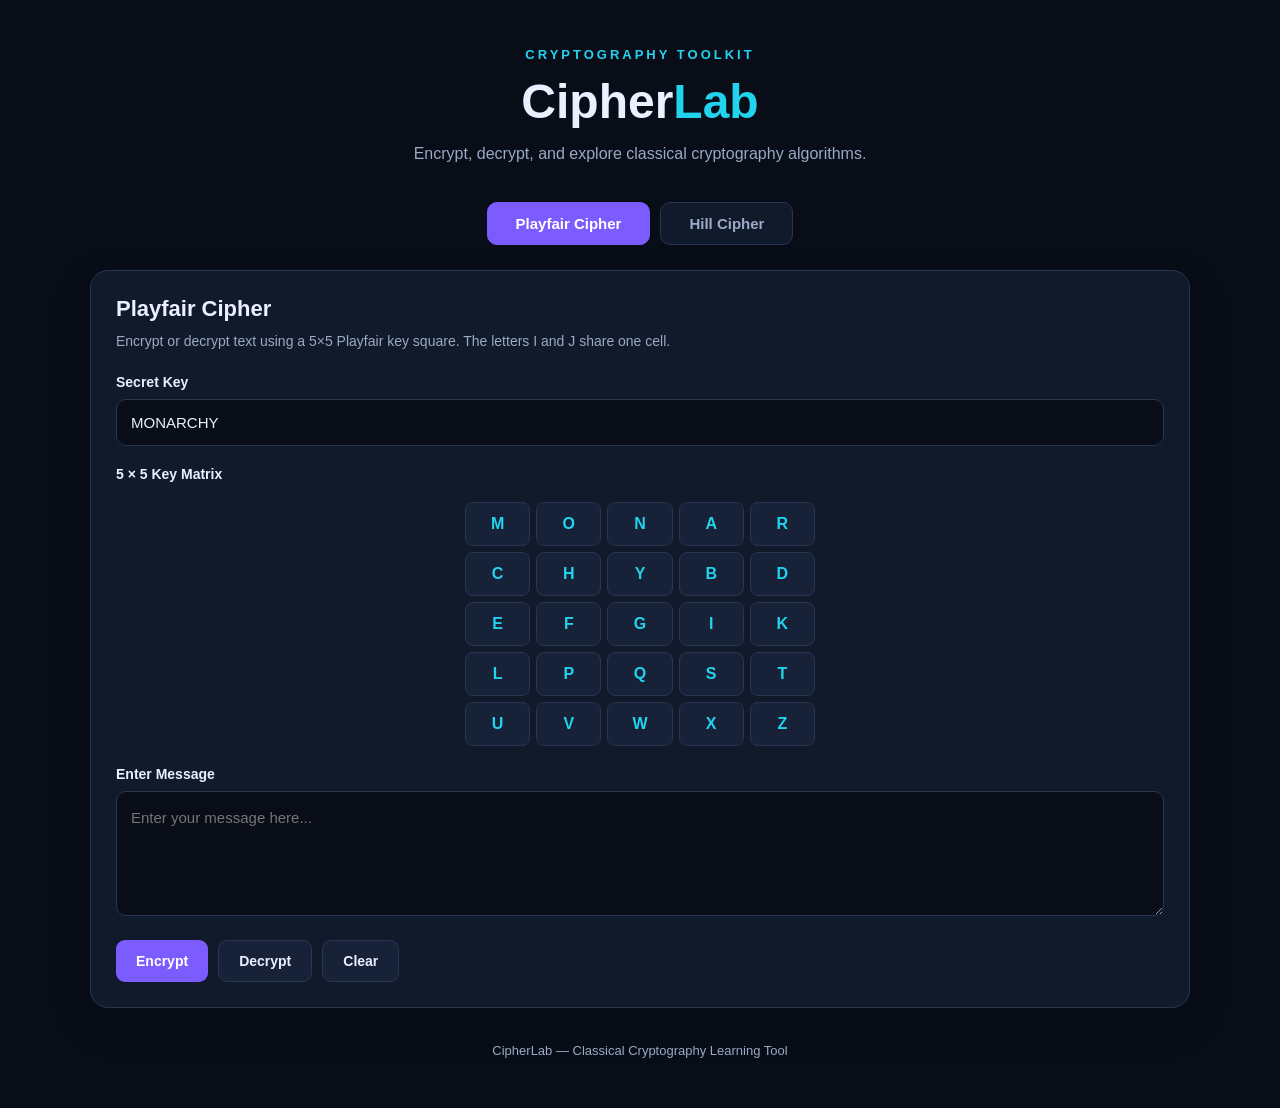
==== commit f94ee434: "Update index.html" ====
--- a/index.html
+++ b/index.html
@@ -4,106 +4,87 @@
 <head>
 <meta charset="UTF-8">
 <meta name="viewport" content="width=device-width, initial-scale=1.0">
-
-<title>CipherLab | Encryption Studio</title>
+<title>CipherLab | Cryptography Toolkit</title>
 
 <style>
-@import url('https://fonts.googleapis.com/css2?family=Inter:wght@400;500;600;700;800&display=swap');
-
 :root {
-  --bg: #080d19;
+  --bg: #080d18;
   --panel: #111a2b;
-  --border: #26334a;
-  --text: #f1f5ff;
-  --muted: #91a0bb;
-  --accent: #7c6cff;
-  --cyan: #48d9e8;
-  --green: #50e3a4;
-  --red: #ff7185;
+  --panel2: #172238;
+  --border: #293650;
+  --text: #eaf0ff;
+  --muted: #9aa9c4;
+  --accent: #7c5cff;
+  --accent2: #22d3ee;
+  --green: #4ade80;
+  --red: #fb7185;
 }
 
 * {
   box-sizing: border-box;
+  margin: 0;
+  padding: 0;
 }
 
 body {
-  margin: 0;
+  font-family: "Segoe UI", Arial, sans-serif;
   background: var(--bg);
   color: var(--text);
-  font-family: Inter, sans-serif;
   min-height: 100vh;
-}
-
-header {
-  display: flex;
-  align-items: center;
-  justify-content: space-between;
-  padding: 22px 6%;
-  border-bottom: 1px solid var(--border);
-}
-
-.logo {
-  font-size: 21px;
-  font-weight: 800;
-  letter-spacing: -1px;
-}
-
-.logo span {
-  color: var(--cyan);
-}
-
-.tag {
-  font-size: 12px;
-  color: var(--green);
-  border: 1px solid #245943;
-  padding: 7px 12px;
-  border-radius: 30px;
-}
-
-main {
+  padding: 25px 15px 50px;
+}
+
+.container {
   max-width: 1100px;
   margin: auto;
-  padding: 45px 20px;
-}
-
-.hero {
+}
+
+header {
   text-align: center;
-  margin-bottom: 35px;
-}
-
-.hero h1 {
+  margin: 20px 0 35px;
+}
+
+.logo {
+  display: inline-block;
+  font-size: 13px;
+  letter-spacing: 3px;
+  color: var(--accent2);
+  margin-bottom: 12px;
+  font-weight: bold;
+}
+
+h1 {
   font-size: clamp(30px, 5vw, 48px);
-  margin: 0 0 12px;
-  letter-spacing: -2px;
-}
-
-.hero h1 span {
-  background: linear-gradient(90deg, var(--accent), var(--cyan));
-  -webkit-background-clip: text;
-  color: transparent;
-}
-
-.hero p {
+  margin-bottom: 12px;
+}
+
+h1 span {
+  color: var(--accent2);
+}
+
+header p {
   color: var(--muted);
-  line-height: 1.7;
-  font-size: 14px;
+  line-height: 1.6;
 }
 
 .tabs {
   display: flex;
+  gap: 10px;
   justify-content: center;
-  gap: 12px;
-  margin-bottom: 28px;
+  margin-bottom: 25px;
+  flex-wrap: wrap;
 }
 
 .tab {
-  padding: 13px 25px;
   border: 1px solid var(--border);
-  border-radius: 12px;
+  background: var(--panel);
   color: var(--muted);
-  background: var(--panel);
+  padding: 12px 28px;
+  border-radius: 10px;
   cursor: pointer;
-  font-weight: 700;
+  font-size: 15px;
+  font-weight: bold;
+  transition: .2s;
 }
 
 .tab.active {
@@ -116,49 +97,51 @@
   background: var(--panel);
   border: 1px solid var(--border);
   border-radius: 18px;
-  padding: 26px;
+  padding: 25px;
   margin-bottom: 22px;
+  box-shadow: 0 15px 40px rgba(0,0,0,.2);
 }
 
 .card h2 {
-  font-size: 19px;
-  margin: 0 0 8px;
-}
-
-.subtitle {
+  font-size: 22px;
+  margin-bottom: 8px;
+}
+
+.description {
   color: var(--muted);
-  font-size: 13px;
+  font-size: 14px;
   line-height: 1.6;
   margin-bottom: 22px;
 }
 
 label {
   display: block;
-  color: #bdc9df;
-  font-size: 13px;
+  margin-bottom: 9px;
+  font-size: 14px;
   font-weight: 600;
-  margin-bottom: 9px;
 }
 
 input, textarea, select {
   width: 100%;
-  padding: 14px;
-  background: #0a1221;
+  background: var(--bg);
+  color: var(--text);
   border: 1px solid var(--border);
   border-radius: 10px;
-  color: white;
-  font: inherit;
-  font-size: 14px;
+  padding: 14px;
+  font-size: 15px;
   outline: none;
+  font-family: inherit;
+  transition: .2s;
 }
 
 input:focus, textarea:focus, select:focus {
   border-color: var(--accent);
+  box-shadow: 0 0 0 2px rgba(124,92,255,.15);
 }
 
 textarea {
   resize: vertical;
-  min-height: 110px;
+  min-height: 125px;
   line-height: 1.6;
 }
 
@@ -166,182 +149,183 @@
   margin-bottom: 20px;
 }
 
-.row {
+.grid {
   display: grid;
-  grid-template-columns: 1fr 1fr;
+  grid-template-columns: repeat(2, minmax(0, 1fr));
   gap: 18px;
 }
 
-.buttons {
-  display: flex;
-  gap: 12px;
-  flex-wrap: wrap;
-  margin-top: 20px;
-}
-
 button {
+  border: none;
   cursor: pointer;
-  font: inherit;
-  font-weight: 700;
-  border: none;
-  border-radius: 10px;
-  padding: 13px 20px;
-}
-
-.primary {
+  border-radius: 9px;
+  padding: 12px 20px;
+  font-size: 14px;
+  font-weight: bold;
+  transition: .2s;
+}
+
+button:hover {
+  transform: translateY(-1px);
+  filter: brightness(1.1);
+}
+
+.btn-primary {
   background: var(--accent);
   color: white;
 }
 
-.secondary {
-  background: #1c2940;
-  color: white;
+.btn-secondary {
+  background: var(--panel2);
+  color: var(--text);
   border: 1px solid var(--border);
 }
 
-button:hover {
-  filter: brightness(1.15);
+.btn-green {
+  background: #166534;
+  color: #bbf7d0;
+}
+
+.btn-row {
+  display: flex;
+  flex-wrap: wrap;
+  gap: 10px;
+  margin-top: 15px;
 }
 
 .result {
-  background: #0a1221;
-  border: 1px solid #34445e;
+  display: none;
+  margin-top: 25px;
+  border: 1px solid var(--border);
+  background: var(--bg);
+  border-radius: 12px;
   padding: 20px;
-  border-radius: 12px;
-  margin-top: 24px;
-  display: none;
 }
 
 .result h3 {
-  color: var(--green);
-  font-size: 13px;
-  margin: 0 0 12px;
+  font-size: 12px;
+  color: var(--accent2);
+  letter-spacing: 2px;
+  margin-bottom: 12px;
 }
 
 .output {
   font-size: 20px;
-  letter-spacing: 2px;
-  line-height: 1.7;
+  font-weight: bold;
+  color: var(--green);
   overflow-wrap: anywhere;
+  line-height: 1.6;
+  margin-bottom: 15px;
 }
 
 .status {
-  color: var(--muted);
-  font-size: 12px;
-  margin-top: 12px;
-  line-height: 1.6;
-}
-
-.error {
-  color: var(--red);
-}
-
-.matrix {
-  display: grid;
-  grid-template-columns: repeat(var(--matrix-size, 2), minmax(0, 65px));
-  gap: 10px;
-  justify-content: center;
-  margin: 20px auto;
-}
-
-.matrix input {
-  width: 65px;
-  text-align: center;
-  font-size: 18px;
-  font-weight: 700;
-  padding: 14px 5px;
-}
-
-.grid5 {
-  display: grid;
-  grid-template-columns: repeat(5, minmax(0, 1fr));
-  gap: 7px;
-  max-width: 350px;
-  margin: 22px auto;
-}
-
-.cell {
-  background: #1c2940;
-  border: 1px solid #34445e;
-  border-radius: 9px;
-  padding: 14px 0;
-  text-align: center;
-  font-size: 18px;
-  font-weight: 700;
-  color: var(--cyan);
-}
-
-.info {
-  background: #0b1425;
-  border-left: 3px solid var(--cyan);
-  padding: 15px;
-  border-radius: 7px;
   font-size: 13px;
   color: var(--muted);
   line-height: 1.7;
+  white-space: pre-wrap;
+  overflow-wrap: anywhere;
+}
+
+.error {
+  color: var(--red);
+}
+
+.info {
+  background: var(--panel2);
+  border: 1px solid var(--border);
+  border-radius: 10px;
+  padding: 13px;
+  margin-top: 12px;
+  font-size: 14px;
+  color: var(--accent2);
+  line-height: 1.7;
+  overflow-wrap: anywhere;
+}
+
+.matrix-wrap {
+  display: flex;
+  justify-content: center;
+  margin: 15px 0;
+}
+
+.matrix {
+  display: grid;
+  gap: 7px;
+  width: min(100%, 320px);
+}
+
+.matrix input {
+  text-align: center;
+  padding: 12px 5px;
+  font-weight: bold;
+}
+
+.matrix-cell {
+  min-width: 0;
+}
+
+.matrix-label {
+  text-align: center;
+  font-size: 13px;
+  color: var(--muted);
+  margin-bottom: 5px;
+}
+
+.playfair-grid {
+  display: grid;
+  grid-template-columns: repeat(5, 1fr);
+  gap: 6px;
+  max-width: 350px;
+  margin: 20px auto;
+}
+
+.pf-cell {
+  background: var(--panel2);
+  border: 1px solid var(--border);
+  border-radius: 8px;
+  text-align: center;
+  padding: 12px 0;
+  font-weight: bold;
+  color: var(--accent2);
 }
 
 .steps {
+  margin-top: 18px;
+  padding: 15px;
+  background: var(--panel2);
+  border-radius: 10px;
+  font-family: Consolas, monospace;
+  font-size: 13px;
+  color: var(--muted);
+  line-height: 1.8;
+  white-space: pre-wrap;
+  overflow-wrap: anywhere;
+  max-height: 350px;
+  overflow-y: auto;
+}
+
+.hidden {
+  display: none;
+}
+
+footer {
+  text-align: center;
   color: var(--muted);
   font-size: 13px;
-  line-height: 1.9;
-  margin-top: 18px;
-  white-space: pre-wrap;
-  overflow-wrap: anywhere;
-}
-
-.hidden {
-  display: none !important;
-}
-
-footer {
-  text-align: center;
-  padding: 30px;
-  border-top: 1px solid var(--border);
-  color: var(--muted);
-  font-size: 12px;
-}
-
-@media(max-width:650px) {
-  main {
-    padding: 30px 14px;
+  margin-top: 35px;
+}
+
+@media (max-width: 650px) {
+  .grid {
+    grid-template-columns: 1fr;
   }
 
   .card {
-    padding: 19px;
-  }
-
-  .row {
-    grid-template-columns: 1fr;
-    gap: 0;
-  }
-
-  .tabs {
-    gap: 8px;
-  }
-
-  .tab {
-    padding: 12px 15px;
-    font-size: 13px;
-  }
-
-  header {
     padding: 18px;
   }
 
-  .tag {
-    font-size: 10px;
-  }
-
-  .matrix {
-    gap: 6px;
-    grid-template-columns: repeat(var(--matrix-size, 2), minmax(0, 55px));
-  }
-
-  .matrix input {
-    width: 55px;
-    padding: 12px 2px;
-    font-size: 16px;
+  .btn-row button {
+    flex: 1;
   }
 }
 </style>
@@ -349,978 +333,695 @@
 
 <body>
 
+<div class="container">
+
 <header>
-  <div class="logo">Cipher<span>Lab.</span></div>
-  <div class="tag">CLASSICAL CRYPTOGRAPHY</div>
+  <div class="logo">CRYPTOGRAPHY TOOLKIT</div>
+  <h1>Cipher<span>Lab</span></h1>
+  <p>Encrypt, decrypt, and explore classical cryptography algorithms.</p>
 </header>
 
-<main>
-
-  <section class="hero">
-    <h1>Encryption <span>Studio</span></h1>
-    <p>
-      Explore classical cryptography through interactive encryption
-      and decryption tools.
+<div class="tabs">
+  <button class="tab active" id="playfairTab"
+    onclick="switchTab('playfair')">Playfair Cipher</button>
+
+  <button class="tab" id="hillTab"
+    onclick="switchTab('hill')">Hill Cipher</button>
+</div>
+
+<!-- PLAYFAIR CIPHER -->
+
+<section id="playfairSection">
+
+  <div class="card">
+    <h2>Playfair Cipher</h2>
+    <p class="description">
+      Encrypt or decrypt text using a 5×5 Playfair key square.
+      The letters I and J share one cell.
     </p>
-  </section>
-
-  <!-- CIPHER TABS -->
-
-  <div class="tabs">
-    <button class="tab active" id="playTab"
-      onclick="switchCipher('playfair')">
-      Playfair Cipher
-    </button>
-
-    <button class="tab" id="hillTab"
-      onclick="switchCipher('hill')">
-      Hill Cipher
-    </button>
+
+    <div class="field">
+      <label for="pfkey">Secret Key</label>
+      <input id="pfkey" type="text"
+        placeholder="Enter key, e.g. MONARCHY"
+        value="MONARCHY">
+    </div>
+
+    <label>5 × 5 Key Matrix</label>
+    <div class="playfair-grid" id="pfmatrix"></div>
+
+    <div class="field">
+      <label for="pftext">Enter Message</label>
+      <textarea id="pftext"
+        placeholder="Enter your message here..."></textarea>
+    </div>
+
+    <div class="btn-row">
+      <button class="btn-primary"
+        onclick="runPlayfair('encrypt')">Encrypt</button>
+
+      <button class="btn-secondary"
+        onclick="runPlayfair('decrypt')">Decrypt</button>
+
+      <button class="btn-secondary"
+        onclick="clearPlayfair()">Clear</button>
+    </div>
+
+    <div class="result" id="pfresult">
+      <h3 id="pfresultTitle">RESULT</h3>
+      <div class="output" id="pfoutput"></div>
+      <div class="status" id="pfstatus"></div>
+
+      <div class="btn-row">
+        <button class="btn-green"
+          onclick="copyResult('pfoutput')">Copy Result</button>
+      </div>
+
+      <div class="steps" id="pfsteps"></div>
+    </div>
   </div>
 
-  <!-- ================================== -->
-  <!-- PLAYFAIR CIPHER -->
-  <!-- ================================== -->
-
-  <section id="playfair">
-
-    <div class="card">
-
-      <h2>Playfair Cipher</h2>
-
-      <p class="subtitle">
-        Encrypt and decrypt messages using a 5 × 5 key matrix.
-        I and J are treated as the same letter.
-      </p>
-
-      <div class="field">
-        <label for="pkey">Secret Keyword</label>
-
-        <input id="pkey"
-          type="text"
-          value="MONARCHY"
-          placeholder="Enter keyword">
-
+</section>
+
+<!-- HILL CIPHER -->
+
+<section id="hillSection" class="hidden">
+
+  <div class="card">
+    <h2>Hill Cipher</h2>
+    <p class="description">
+      Encrypt and decrypt messages using matrix multiplication
+      modulo 26. Choose a 2×2 or 3×3 key matrix.
+    </p>
+
+    <div class="field">
+      <label for="hillSize">Matrix Size</label>
+      <select id="hillSize" onchange="changeHillSize()">
+        <option value="2">2 × 2 Matrix</option>
+        <option value="3">3 × 3 Matrix</option>
+      </select>
+    </div>
+
+    <label>Key Matrix (A = 0, B = 1, ..., Z = 25)</label>
+    <div class="matrix-wrap">
+      <div class="matrix" id="hillMatrix"></div>
+    </div>
+
+    <div class="info" id="hillKeyInfo">
+      Enter a valid invertible matrix modulo 26.
+    </div>
+
+    <div class="field" style="margin-top:20px">
+      <label for="htext">Enter Message</label>
+      <textarea id="htext"
+        placeholder="Enter your message, e.g. GOOD MORNING"
+        oninput="updateHillBlocks()"></textarea>
+
+      <div class="info" id="hillBlocks">
+        Message blocks will appear here.
       </div>
-
-      <div class="field">
-        <label for="ptext">Input Message</label>
-
-        <textarea id="ptext"
-          placeholder="Enter plaintext or ciphertext...">HELLO</textarea>
+    </div>
+
+    <div class="btn-row">
+      <button class="btn-primary"
+        onclick="runHill('encrypt')">Encrypt</button>
+
+      <button class="btn-secondary"
+        onclick="runHill('decrypt')">Decrypt</button>
+
+      <button class="btn-secondary"
+        onclick="clearHill()">Clear</button>
+    </div>
+
+    <div class="result" id="hresult">
+      <h3 id="hresultTitle">RESULT</h3>
+      <div class="output" id="houtput"></div>
+      <div class="status" id="hstatus"></div>
+
+      <div class="btn-row">
+        <button class="btn-green"
+          onclick="copyResult('houtput')">Copy Result</button>
       </div>
 
-      <div class="buttons">
-
-        <button class="primary"
-          onclick="runPlayfair('encrypt')">
-          Encrypt →
-        </button>
-
-        <button class="secondary"
-          onclick="runPlayfair('decrypt')">
-          ← Decrypt
-        </button>
-
-        <button class="secondary"
-          onclick="clearPlayfair()">
-          Clear
-        </button>
-
-      </div>
-
-      <div id="presult" class="result">
-
-        <h3 id="presultTitle">CIPHERTEXT</h3>
-
-        <div class="output" id="poutput"></div>
-
-        <div class="buttons">
-          <button class="secondary"
-            onclick="copyText('poutput')">
-            Copy Result
-          </button>
-        </div>
-
-        <div class="status" id="pstatus"></div>
-
-      </div>
-
+      <div class="steps" id="hsteps"></div>
     </div>
-
-    <!-- PLAYFAIR GRID -->
-
-    <div class="card">
-
-      <h2>5 × 5 Playfair Key Matrix</h2>
-
-      <p class="subtitle">
-        The matrix is generated automatically from your keyword.
-        Duplicate letters are removed and J is merged with I.
-      </p>
-
-      <div class="grid5" id="pgrid"></div>
-
-      <div class="info">
-        <b>Encryption rules</b><br>
-        Same row: replace each letter with the letter to its right.<br>
-        Same column: replace each letter with the letter below it.<br>
-        Rectangle: replace each letter with the letter in the
-        same row and the other letter's column.<br><br>
-
-        Decryption reverses the row and column directions.
-        Repeated letters in a pair are separated using X.
-      </div>
-
-    </div>
-
-  </section>
-
-  <!-- ================================== -->
-  <!-- HILL CIPHER -->
-  <!-- ================================== -->
-
-  <section id="hill" class="hidden">
-
-    <div class="card">
-
-      <h2>Hill Cipher</h2>
-
-      <p class="subtitle">
-        Matrix-based encryption using modular arithmetic.
-        Select a 2 × 2 or 3 × 3 key matrix.
-      </p>
-
-      <!-- MATRIX SIZE -->
-
-      <div class="field">
-
-        <label for="matrixSize">Matrix Size</label>
-
-        <select id="matrixSize" onchange="renderMatrix()">
-
-          <option value="2">2 × 2 Matrix</option>
-
-          <option value="3">3 × 3 Matrix</option>
-
-        </select>
-
-      </div>
-
-      <!-- DYNAMIC KEY MATRIX -->
-
-      <label>Key Matrix</label>
-
-      <div id="hillMatrix" class="matrix"></div>
-
-      <div class="info">
-        A = 0, B = 1, ..., Z = 25.<br>
-        The determinant must be relatively prime to 26
-        for the matrix to have an inverse modulo 26.<br>
-        All matrix values are automatically reduced modulo 26.
-      </div>
-
-      <!-- INPUT MESSAGE -->
-
-      <div class="field" style="margin-top:22px">
-
-        <label for="htext">Input Message</label>
-
-        <textarea id="htext"
-          placeholder="Enter plaintext or ciphertext...">HI</textarea>
-
-      </div>
-
-      <!-- BUTTONS -->
-
-      <div class="buttons">
-
-        <button class="primary"
-          onclick="runHill('encrypt')">
-          Encrypt →
-        </button>
-
-        <button class="secondary"
-          onclick="runHill('decrypt')">
-          ← Decrypt
-        </button>
-
-        <button class="secondary"
-          onclick="clearHill()">
-          Clear
-        </button>
-
-      </div>
-
-      <!-- RESULT -->
-
-      <div id="hresult" class="result">
-
-        <h3 id="hresultTitle">CIPHERTEXT</h3>
-
-        <div class="output" id="houtput"></div>
-
-        <div class="buttons">
-
-          <button class="secondary"
-            onclick="copyText('houtput')">
-            Copy Result
-          </button>
-
-        </div>
-
-        <div class="status" id="hstatus"></div>
-
-      </div>
-
-    </div>
-
-    <!-- HILL EXPLANATION -->
-
-    <div class="card">
-
-      <h2>How Hill Cipher Works</h2>
-
-      <div class="info">
-        <b>Encryption formula</b><br>
-        C = K × P (mod 26)<br><br>
-
-        <b>Decryption formula</b><br>
-        P = K⁻¹ × C (mod 26)<br><br>
-
-        For a 2 × 2 key, letters are processed in blocks of 2.<br>
-        For a 3 × 3 key, letters are processed in blocks of 3.<br><br>
-
-        If the message length is not divisible by the matrix size,
-        X is appended to complete the final block.
-      </div>
-
-      <div class="steps" id="hsteps">
-        Matrix calculations will appear here after encryption
-        or decryption.
-      </div>
-
-    </div>
-
-  </section>
-
-</main>
+  </div>
+
+</section>
 
 <footer>
-  CipherLab · Educational Cryptography Project · GitHub Pages
+  CipherLab — Classical Cryptography Learning Tool
 </footer>
 
+</div>
+
 <script>
-
-// ========================================
-// SHARED FUNCTIONS
-// ========================================
-
 const $ = id => document.getElementById(id);
 
-function switchCipher(name) {
-
-  $('playfair').classList.toggle(
-    'hidden', name !== 'playfair'
-  );
-
-  $('hill').classList.toggle(
-    'hidden', name !== 'hill'
-  );
-
-  $('playTab').classList.toggle(
-    'active', name === 'playfair'
-  );
-
-  $('hillTab').classList.toggle(
-    'active', name === 'hill'
-  );
-
-}
+/* ===============================
+   COMMON FUNCTIONS
+================================ */
 
 function mod(n, m = 26) {
   return ((n % m) + m) % m;
 }
 
-function cleanText(s) {
-  return s.toUpperCase().replace(/[^A-Z]/g, '');
+function cleanText(text) {
+  return text.toUpperCase().replace(/[^A-Z]/g, '');
+}
+
+function switchTab(tab) {
+  $('playfairSection').classList.toggle(
+    'hidden', tab !== 'playfair'
+  );
+
+  $('hillSection').classList.toggle(
+    'hidden', tab !== 'hill'
+  );
+
+  $('playfairTab').classList.toggle(
+    'active', tab === 'playfair'
+  );
+
+  $('hillTab').classList.toggle(
+    'active', tab === 'hill'
+  );
+}
+
+function copyResult(id) {
+  const text = $(id).textContent;
+
+  if (!text) return;
+
+  navigator.clipboard.writeText(text)
+    .then(() => alert('Result copied!'))
+    .catch(() => {
+      const temp = document.createElement('textarea');
+      temp.value = text;
+      document.body.appendChild(temp);
+      temp.select();
+      document.execCommand('copy');
+      temp.remove();
+      alert('Result copied!');
+    });
+}
+
+function showError(resultId, statusId, message) {
+  $(resultId).style.display = 'block';
+  $(statusId).textContent = message;
+  $(statusId).className = 'status error';
+}
+
+/* ===============================
+   PLAYFAIR CIPHER
+================================ */
+
+function getPlayfairMatrix(key) {
+  key = cleanText(key).replace(/J/g, 'I');
+
+  const alphabet = 'ABCDEFGHIKLMNOPQRSTUVWXYZ';
+  const used = new Set();
+  let chars = '';
+
+  for (const ch of key + alphabet) {
+    if (alphabet.includes(ch) && !used.has(ch)) {
+      chars += ch;
+      used.add(ch);
+    }
+  }
+
+  return Array.from(
+    { length: 5 },
+    (_, r) => chars.slice(r * 5, r * 5 + 5).split('')
+  );
+}
+
+function showPlayfairMatrix(matrix) {
+  $('pfmatrix').innerHTML = '';
+
+  matrix.flat().forEach(ch => {
+    const cell = document.createElement('div');
+    cell.className = 'pf-cell';
+    cell.textContent = ch;
+    $('pfmatrix').appendChild(cell);
+  });
+}
+
+function playfairPrepare(text) {
+  const clean = cleanText(text).replace(/J/g, 'I');
+  const pairs = [];
+  let i = 0;
+
+  while (i < clean.length) {
+    const a = clean[i];
+    let b;
+
+    if (i + 1 >= clean.length) {
+      b = 'X';
+      i++;
+    } else if (clean[i + 1] === a) {
+      b = 'X';
+      i++;
+    } else {
+      b = clean[i + 1];
+      i += 2;
+    }
+
+    pairs.push(a + b);
+  }
+
+  return pairs;
+}
+
+function playfairTransform(text, matrix, decrypt = false) {
+  const pairs = playfairPrepare(text);
+  const output = [];
+  const steps = [];
+
+  const positions = {};
+
+  matrix.forEach((row, r) => {
+    row.forEach((ch, c) => {
+      positions[ch] = [r, c];
+    });
+  });
+
+  for (const pair of pairs) {
+    const [a, b] = pair;
+
+    const [r1, c1] = positions[a];
+    const [r2, c2] = positions[b];
+
+    let x, y;
+
+    if (r1 === r2) {
+      const shift = decrypt ? 4 : 1;
+      x = matrix[r1][mod(c1 + shift, 5)];
+      y = matrix[r2][mod(c2 + shift, 5)];
+
+      steps.push(
+        `${pair}: Same row → ${x}${y}`
+      );
+    } else if (c1 === c2) {
+      const shift = decrypt ? 4 : 1;
+      x = matrix[mod(r1 + shift, 5)][c1];
+      y = matrix[mod(r2 + shift, 5)][c2];
+
+      steps.push(
+        `${pair}: Same column → ${x}${y}`
+      );
+    } else {
+      x = matrix[r1][c2];
+      y = matrix[r2][c1];
+
+      steps.push(
+        `${pair}: Rectangle rule → ${x}${y}`
+      );
+    }
+
+    output.push(x + y);
+  }
+
+  return {
+    output: output.join(''),
+    steps
+  };
+}
+
+function runPlayfair(mode) {
+  try {
+    const key = $('pfkey').value;
+
+    if (!cleanText(key)) {
+      throw new Error('Please enter a valid Playfair key.');
+    }
+
+    const matrix = getPlayfairMatrix(key);
+    showPlayfairMatrix(matrix);
+
+    const result = playfairTransform(
+      $('pftext').value,
+      matrix,
+      mode === 'decrypt'
+    );
+
+    $('pfresult').style.display = 'block';
+
+    $('pfresultTitle').textContent =
+      mode === 'encrypt' ? 'CIPHERTEXT' : 'DECRYPTED TEXT';
+
+    $('pfoutput').textContent = result.output;
+
+    $('pfstatus').textContent =
+      'Playfair 5×5 matrix · I and J share one cell.';
+
+    $('pfstatus').className = 'status';
+
+    $('pfsteps').textContent =
+      'Digraph calculations:\n' + result.steps.join('\n');
+
+  } catch (e) {
+    showError('pfresult', 'pfstatus', e.message);
+  }
+}
+
+function clearPlayfair() {
+  $('pftext').value = '';
+  $('pfresult').style.display = 'none';
+  $('pfsteps').textContent = '';
+}
+
+/* ===============================
+   HILL CIPHER MATRIX
+================================ */
+
+const defaultKeys = {
+  2: [
+    [3, 3],
+    [2, 5]
+  ],
+
+  3: [
+    [6, 24, 1],
+    [13, 16, 10],
+    [20, 17, 15]
+  ]
+};
+
+function changeHillSize() {
+  const size = Number($('hillSize').value);
+
+  $('hillMatrix').style.gridTemplateColumns =
+    `repeat(${size}, minmax(0, 1fr))`;
+
+  $('hillMatrix').innerHTML = '';
+
+  for (let r = 0; r < size; r++) {
+    for (let c = 0; c < size; c++) {
+      const wrapper = document.createElement('div');
+      wrapper.className = 'matrix-cell';
+
+      const label = document.createElement('div');
+      label.className = 'matrix-label';
+      label.textContent = `[${r + 1},${c + 1}]`;
+
+      const input = document.createElement('input');
+      input.type = 'number';
+      input.min = '0';
+      input.max = '25';
+      input.value = defaultKeys[size][r][c];
+      input.id = `key_${r}_${c}`;
+
+      wrapper.appendChild(label);
+      wrapper.appendChild(input);
+
+      $('hillMatrix').appendChild(wrapper);
+    }
+  }
+
+  updateHillBlocks();
+  updateHillKeyInfo();
+}
+
+function getKey() {
+  const n = Number($('hillSize').value);
+  const key = [];
+
+  for (let r = 0; r < n; r++) {
+    const row = [];
+
+    for (let c = 0; c < n; c++) {
+      const value = $(`key_${r}_${c}`).value;
+
+      if (value === '') {
+        throw new Error('Please fill every matrix cell.');
+      }
+
+      const num = Number(value);
+
+      if (!Number.isInteger(num)) {
+        throw new Error('Matrix values must be integers.');
+      }
+
+      row.push(mod(num));
+    }
+
+    key.push(row);
+  }
+
+  return key;
+}
+
+/* ===============================
+   HILL CIPHER BLOCK SPLITTING
+================================ */
+
+function splitHillMessage(text, size, mode = 'encrypt') {
+  let message = cleanText(text);
+
+  if (mode === 'encrypt') {
+    // Add X until the message length is divisible by matrix size.
+    while (message.length % size !== 0) {
+      message += 'X';
+    }
+  } else {
+    // Ciphertext must already have complete blocks.
+    if (message.length % size !== 0) {
+      throw new Error(
+        `Ciphertext length must be divisible by ${size} for a ${size}×${size} matrix.`
+      );
+    }
+  }
+
+  const blocks = [];
+
+  for (let i = 0; i < message.length; i += size) {
+    blocks.push(message.substring(i, i + size));
+  }
+
+  return {
+    message,
+    blocks
+  };
+}
+
+function updateHillBlocks() {
+  const size = Number($('hillSize').value);
+
+  try {
+    const result = splitHillMessage(
+      $('htext').value,
+      size,
+      'encrypt'
+    );
+
+    if (result.blocks.length === 0) {
+      $('hillBlocks').textContent =
+        'Message blocks will appear here.';
+      return;
+    }
+
+    $('hillBlocks').textContent =
+      'Message Blocks: ' + result.blocks.join(' - ');
+
+  } catch (e) {
+    $('hillBlocks').textContent = e.message;
+  }
+}
+
+/* ===============================
+   MATRIX DETERMINANT
+================================ */
+
+function determinant(matrix) {
+  const n = matrix.length;
+
+  if (n === 1) return matrix[0][0];
+
+  if (n === 2) {
+    return matrix[0][0] * matrix[1][1]
+         - matrix[0][1] * matrix[1][0];
+  }
+
+  let det = 0;
+
+  for (let c = 0; c < n; c++) {
+    const minor = matrix.slice(1).map(row =>
+      row.filter((_, j) => j !== c)
+    );
+
+    det += (c % 2 === 0 ? 1 : -1) *
+      matrix[0][c] * determinant(minor);
+  }
+
+  return det;
 }
 
 function gcd(a, b) {
-
   a = Math.abs(a);
   b = Math.abs(b);
 
-  while (b) {
-    [a, b] = [b, a % b];
+  while (b !== 0) {
+    const temp = b;
+    b = a % b;
+    a = temp;
   }
 
   return a;
 }
 
-function modInverse(a, m) {
-
+function modInverse(a, m = 26) {
   a = mod(a, m);
 
-  for (let i = 1; i < m; i++) {
-
-    if (mod(a * i, m) === 1) {
-      return i;
-    }
-
+  for (let x = 1; x < m; x++) {
+    if (mod(a * x, m) === 1) {
+      return x;
+    }
   }
 
   throw new Error(
-    'No modular inverse exists for this value.'
+    `No modular inverse exists for ${a} modulo ${m}.`
   );
-
-}
-
-function showError(box, status, message) {
-
-  $(box).style.display = 'block';
-
-  $(status).textContent = message;
-
-  $(status).className = 'status error';
-
-  const output =
-    box === 'presult' ? 'poutput' : 'houtput';
-
-  $(output).textContent = 'Unable to process';
-
-}
-
-async function copyText(id) {
-
-  const text = $(id).textContent;
-
+}
+
+/* ===============================
+   MATRIX INVERSE MOD 26
+================================ */
+
+function inverseKey(matrix) {
+  const n = matrix.length;
+  const det = mod(determinant(matrix));
+
+  if (gcd(det, 26) !== 1) {
+    throw new Error(
+      `Invalid key matrix. Determinant ${det} is not coprime with 26. Please change the matrix.`
+    );
+  }
+
+  const detInv = modInverse(det);
+
+  if (n === 2) {
+    return [
+      [
+        mod(matrix[1][1] * detInv),
+        mod(-matrix[0][1] * detInv)
+      ],
+      [
+        mod(-matrix[1][0] * detInv),
+        mod(matrix[0][0] * detInv)
+      ]
+    ];
+  }
+
+  const cofactors = [];
+
+  for (let r = 0; r < n; r++) {
+    const row = [];
+
+    for (let c = 0; c < n; c++) {
+      const minor = matrix
+        .filter((_, i) => i !== r)
+        .map(line => line.filter((_, j) => j !== c));
+
+      const sign = (r + c) % 2 === 0 ? 1 : -1;
+
+      row.push(sign * determinant(minor));
+    }
+
+    cofactors.push(row);
+  }
+
+  // Transpose cofactor matrix to get adjugate.
+  const adjugate = cofactors[0].map((_, c) =>
+    cofactors.map(row => row[c])
+  );
+
+  return adjugate.map(row =>
+    row.map(value => mod(value * detInv))
+  );
+}
+
+/* ===============================
+   HILL ENCRYPTION / DECRYPTION
+================================ */
+
+function hillTransform(text, key, decrypt = false) {
+  const n = key.length;
+
+  const inverse = decrypt ? inverseKey(key) : null;
+  const matrix = decrypt ? inverse : key;
+
+  const prepared = splitHillMessage(
+    text,
+    n,
+    decrypt ? 'decrypt' : 'encrypt'
+  );
+
+  const message = prepared.message;
+  const blocks = prepared.blocks;
+
+  const output = [];
+  const steps = [];
+
+  for (const block of blocks) {
+    const vector = [...block].map(
+      ch => ch.charCodeAt(0) - 65
+    );
+
+    const result = [];
+
+    for (let r = 0; r < n; r++) {
+      let sum = 0;
+
+      for (let c = 0; c < n; c++) {
+        sum += matrix[r][c] * vector[c];
+      }
+
+      result.push(mod(sum));
+    }
+
+    const transformed = result.map(
+      value => String.fromCharCode(value + 65)
+    ).join('');
+
+    output.push(transformed);
+
+    steps.push(
+      `${block} → [${vector.join(', ')}] → ` +
+      `[${result.join(', ')}] → ${transformed}`
+    );
+  }
+
+  return {
+    output: output.join(''),
+    steps,
+    padded: message.length !== cleanText(text).length,
+    blocks
+  };
+}
+
+/* ===============================
+   HILL CIPHER RUN FUNCTION
+================================ */
+
+function runHill(mode) {
   try {
-
-    await navigator.clipboard.writeText(text);
-
-    alert('Result copied to clipboard!');
-
-  } catch {
-
-    const area = document.createElement('textarea');
-
-    area.value = text;
-
-    document.body.appendChild(area);
-
-    area.select();
-
-    document.execCommand('copy');
-
-    area.remove();
-
-    alert('Result copied!');
-
-  }
-
-}
-
-
-// ========================================
-// PLAYFAIR CIPHER
-// ========================================
-
-// Generate 5x5 matrix from keyword
-
-function makeGrid(key) {
-
-  let chars = cleanText(key).replace(/J/g, 'I');
-
-  let result = '';
-
-  const alphabet = 'ABCDEFGHIKLMNOPQRSTUVWXYZ';
-
-  for (const ch of chars + alphabet) {
-
-    if (!result.includes(ch)) {
-      result += ch;
-    }
-
-  }
-
-  return result;
-
-}
-
-
-// Display Playfair matrix
-
-function showGrid(grid) {
-
-  $('pgrid').innerHTML = '';
-
-  for (const ch of grid) {
-
-    const cell = document.createElement('div');
-
-    cell.className = 'cell';
-
-    cell.textContent = ch;
-
-    $('pgrid').appendChild(cell);
-
-  }
-
-}
-
-
-// Prepare plaintext into digraphs
-
-function preparePairs(text) {
-
-  const s = cleanText(text).replace(/J/g, 'I');
-
-  const pairs = [];
-
-  let i = 0;
-
-  while (i < s.length) {
-
-    const a = s[i];
-
-    const b = s[i + 1];
-
-    if (!b) {
-
-      // Final single letter
-      pairs.push(a + 'X');
-
-      i++;
-
-    } else if (a === b) {
-
-      // Repeated letters
-      pairs.push(a + 'X');
-
-      i++;
-
-    } else {
-
-      pairs.push(a + b);
-
-      i += 2;
-
-    }
-
-  }
-
-  return pairs;
-
-}
-
-
-// Playfair encryption and decryption
-
-function playfairTransform(text, grid, decrypt) {
-
-  const pairs = decrypt
-    ? (text.match(/.{2}/g) || [])
-    : preparePairs(text);
-
-  if (!text.length) {
-    throw new Error('Enter a message.');
-  }
-
-  if (decrypt && text.length % 2 !== 0) {
-
-    throw new Error(
-      'Ciphertext must contain an even number of letters.'
+    const key = getKey();
+    const n = key.length;
+
+    const det = mod(determinant(key));
+
+    // Validate the key before processing.
+    const inverse = inverseKey(key);
+
+    const prepared = splitHillMessage(
+      $('htext').value,
+      n,
+      mode
     );
 
-  }
-
-  let output = '';
-
-  for (const pair of pairs) {
-
-    const a = pair[0];
-
-    const b = pair[1];
-
-    const i = grid.indexOf(a);
-
-    const j = grid.indexOf(b);
-
-    if (i < 0 || j < 0) {
-
-      throw new Error('Invalid character in input.');
-
-    }
-
-    const r1 = Math.floor(i / 5);
-
-    const c1 = i % 5;
-
-    const r2 = Math.floor(j / 5);
-
-    const c2 = j % 5;
-
-    let x, y;
-
-    if (r1 === r2) {
-
-      // Same row
-
-      const shift = decrypt ? 4 : 1;
-
-      x = r1 * 5 + mod(c1 + shift, 5);
-
-      y = r2 * 5 + mod(c2 + shift, 5);
-
-    } else if (c1 === c2) {
-
-      // Same column
-
-      const shift = decrypt ? 4 : 1;
-
-      x = mod(r1 + shift, 5) * 5 + c1;
-
-      y = mod(r2 + shift, 5) * 5 + c2;
-
-    } else {
-
-      // Rectangle rule
-
-      x = r1 * 5 + c2;
-
-      y = r2 * 5 + c1;
-
-    }
-
-    output += grid[x] + grid[y];
-
-  }
-
-  return {
-    output,
-    pairs
-  };
-
-}
-
-
-// Run Playfair
-
-function runPlayfair(mode) {
-
-  try {
-
-    const key = $('pkey').value;
-
-    const text = cleanText(
-      $('ptext').value
-    ).replace(/J/g, 'I');
-
-    if (!key.trim()) {
-      throw new Error('Enter a keyword.');
-    }
-
-    if (!text) {
-      throw new Error('Enter a message.');
-    }
-
-    const grid = makeGrid(key);
-
-    showGrid(grid);
-
-    const result = playfairTransform(
-      text,
-      grid,
-      mode === 'decrypt'
-    );
-
-    $('presult').style.display = 'block';
-
-    $('presultTitle').textContent =
-      mode === 'encrypt'
-        ? 'CIPHERTEXT'
-        : 'DECRYPTED PLAINTEXT';
-
-    $('poutput').textContent = result.output;
-
-    $('pstatus').textContent =
-      'Processed pairs: ' +
-      result.pairs.join(' | ') +
-      (mode === 'encrypt'
-        ? ' · X is used as a filler when required.'
-        : ' · Filler X characters are not automatically removed.');
-
-    $('pstatus').className = 'status';
-
-  } catch (e) {
-
-    showError(
-      'presult',
-      'pstatus',
-      e.message
-    );
-
-  }
-
-}
-
-
-// Clear Playfair
-
-function clearPlayfair() {
-
-  $('ptext').value = '';
-
-  $('presult').style.display = 'none';
-
-}
-
-
-// ========================================
-// HILL CIPHER
-// ========================================
-
-// Generate dynamic matrix inputs
-
-function renderMatrix() {
-
-  const n = Number($('matrixSize').value);
-
-  const container = $('hillMatrix');
-
-  container.style.setProperty('--matrix-size', n);
-
-  container.innerHTML = '';
-
-  // Default invertible matrices
-
-  const defaults = n === 2
-
-    ? [3, 3, 2, 5]
-
-    : [
-        6, 24, 1,
-        13, 16, 10,
-        20, 17, 15
-      ];
-
-  for (let i = 0; i < n * n; i++) {
-
-    const input = document.createElement('input');
-
-    input.type = 'number';
-
-    input.id = 'k' + i;
-
-    input.value = defaults[i];
-
-    input.setAttribute(
-      'aria-label',
-      'Matrix element ' + (i + 1)
-    );
-
-    container.appendChild(input);
-
-  }
-
-}
-
-
-// Read the dynamic matrix
-
-function getKey() {
-
-  const n = Number($('matrixSize').value);
-
-  const values = [];
-
-  for (let i = 0; i < n * n; i++) {
-
-    const value = $('k' + i).value;
-
-    if (
-      value.trim() === '' ||
-      !Number.isInteger(Number(value))
-    ) {
-
-      throw new Error(
-        'Enter integer values in every matrix field.'
-      );
-
-    }
-
-    values.push(mod(Number(value)));
-
-  }
-
-  const matrix = [];
-
-  for (let i = 0; i < n; i++) {
-
-    matrix.push(
-      values.slice(i * n, (i + 1) * n)
-    );
-
-  }
-
-  return matrix;
-
-}
-
-
-// Determinant of square matrix
-
-function determinant(matrix) {
-
-  const n = matrix.length;
-
-  if (n === 1) {
-    return matrix[0][0];
-  }
-
-  if (n === 2) {
-
-    return (
-      matrix[0][0] * matrix[1][1] -
-      matrix[0][1] * matrix[1][0]
-    );
-
-  }
-
-  let det = 0;
-
-  for (let j = 0; j < n; j++) {
-
-    const minor = matrix
-      .slice(1)
-      .map(row =>
-        row.filter((_, col) => col !== j)
-      );
-
-    const sign = j % 2 === 0 ? 1 : -1;
-
-    det += sign *
-      matrix[0][j] *
-      determinant(minor);
-
-  }
-
-  return det;
-
-}
-
-
-// Generate a minor matrix
-
-function minorMatrix(matrix, row, col) {
-
-  return matrix
-
-    .filter((_, r) => r !== row)
-
-    .map(r =>
-      r.filter((_, c) => c !== col)
-    );
-
-}
-
-
-// Calculate inverse matrix modulo 26
-
-function inverseKey(matrix) {
-
-  const n = matrix.length;
-
-  const det = mod(determinant(matrix));
-
-  if (gcd(det, 26) !== 1) {
-
-    throw new Error(
-      'Invalid key: determinant is ' + det +
-      '. It must be relatively prime to 26. ' +
-      'Change the matrix values.'
-    );
-
-  }
-
-  const invDet = modInverse(det, 26);
-
-  // Special case for 2x2 matrix
-
-  if (n === 2) {
-
-    return [
-
-      [
-        mod(matrix[1][1] * invDet),
-        mod(-matrix[0][1] * invDet)
-      ],
-
-      [
-        mod(-matrix[1][0] * invDet),
-        mod(matrix[0][0] * invDet)
-      ]
-
-    ];
-
-  }
-
-  // Cofactor matrix for 3x3
-
-  const cofactors = [];
-
-  for (let i = 0; i < n; i++) {
-
-    const row = [];
-
-    for (let j = 0; j < n; j++) {
-
-      const minor = minorMatrix(
-        matrix,
-        i,
-        j
-      );
-
-      const sign =
-        (i + j) % 2 === 0 ? 1 : -1;
-
-      const cofactor =
-        sign * determinant(minor);
-
-      row.push(
-        mod(cofactor * invDet)
-      );
-
-    }
-
-    cofactors.push(row);
-
-  }
-
-  // Transpose cofactor matrix to obtain adjugate
-
-  const inverse = cofactors[0].map(
-    (_, j) => cofactors.map(row => row[j])
-  );
-
-  return inverse;
-
-}
-
-
-// Hill encryption and decryption
-
-function hillTransform(text, key, decrypt) {
-
-  const n = key.length;
-
-  const matrix = decrypt
-    ? inverseKey(key)
-    : key;
-
-  let s = cleanText(text);
-
-  let padded = false;
-
-  if (!s.length) {
-
-    throw new Error('Enter a message.');
-
-  }
-
-  // Add padding for encryption
-
-  if (!decrypt) {
-
-    while (s.length % n !== 0) {
-
-      s += 'X';
-
-      padded = true;
-
-    }
-
-  } else if (s.length % n !== 0) {
-
-    throw new Error(
-      'Ciphertext length must be divisible by ' +
-      n + ' for a ' + n + '×' + n + ' matrix.'
-    );
-
-  }
-
-  let output = '';
-
-  const steps = [];
-
-  // Process blocks of n letters
-
-  for (let i = 0; i < s.length; i += n) {
-
-    const vector = [];
-
-    for (let j = 0; j < n; j++) {
-
-      vector.push(
-        s.charCodeAt(i + j) - 65
-      );
-
-    }
-
-    const result = [];
-
-    // Matrix multiplication
-
-    for (let r = 0; r < n; r++) {
-
-      let sum = 0;
-
-      for (let c = 0; c < n; c++) {
-
-        sum += matrix[r][c] * vector[c];
-
-      }
-
-      result.push(mod(sum));
-
-    }
-
-    output += result.map(
-      v => String.fromCharCode(v + 65)
-    ).join('');
-
-    steps.push(
-      '[' + vector.join(', ') +
-      '] → [' + result.join(', ') + ']'
-    );
-
-  }
-
-  return {
-    output,
-    padded,
-    steps
-  };
-
-}
-
-
-// Run Hill Cipher
-
-function runHill(mode) {
-
-  try {
-
-    const key = getKey();
-
-    const n = key.length;
-
-    const det = mod(determinant(key));
-
-    // Validate invertibility
-
-    const inverse = inverseKey(key);
+    $('hillBlocks').textContent =
+      'Message Blocks: ' + prepared.blocks.join(' - ');
 
     const result = hillTransform(
       $('htext').value,
@@ -1338,66 +1039,81 @@
     $('houtput').textContent = result.output;
 
     $('hstatus').textContent =
-      n + '×' + n +
-      ' matrix · Determinant: ' + det +
-      ' · Valid modular inverse.' +
-      (result.padded
+      `${n}×${n} matrix · Determinant: ${det} · Valid modular inverse.` +
+      (mode === 'encrypt' && result.padded
         ? ' · X appended to complete the final block.'
         : '');
 
     $('hstatus').className = 'status';
 
     $('hsteps').textContent =
-      'Inverse key modulo 26:\n' +
-
-      inverse.map(
-        row => '[' + row.join(', ') + ']'
-      ).join('\n') +
-
-      '\n\nBlock calculations (A=0):\n' +
-
+      'Key Matrix:\n' +
+      key.map(row => '[' + row.join(', ') + ']').join('\n') +
+      '\n\nInverse Key Matrix modulo 26:\n' +
+      inverse.map(row => '[' + row.join(', ') + ']').join('\n') +
+      '\n\nBlock Calculations (A=0):\n' +
       result.steps.join('\n');
 
   } catch (e) {
-
-    showError(
-      'hresult',
-      'hstatus',
-      e.message
-    );
-
+    showError('hresult', 'hstatus', e.message);
     $('hsteps').textContent = e.message;
-
-  }
-
-}
-
-
-// Clear Hill Cipher
+  }
+}
+
+/* ===============================
+   KEY VALIDATION DISPLAY
+================================ */
+
+function updateHillKeyInfo() {
+  try {
+    const key = getKey();
+    const det = mod(determinant(key));
+
+    if (gcd(det, 26) === 1) {
+      $('hillKeyInfo').textContent =
+        `Valid key matrix. Determinant = ${det}. ` +
+        'The matrix has an inverse modulo 26.';
+      $('hillKeyInfo').style.color = 'var(--green)';
+    } else {
+      $('hillKeyInfo').textContent =
+        `Invalid key matrix. Determinant = ${det}. ` +
+        'The determinant must be coprime with 26.';
+      $('hillKeyInfo').style.color = 'var(--red)';
+    }
+  } catch (e) {
+    $('hillKeyInfo').textContent = e.message;
+    $('hillKeyInfo').style.color = 'var(--red)';
+  }
+}
+
+/* ===============================
+   CLEAR HILL
+================================ */
 
 function clearHill() {
-
   $('htext').value = '';
-
   $('hresult').style.display = 'none';
-
   $('hsteps').textContent = '';
-
-}
-
-
-// ========================================
-// INITIALIZE WEBSITE
-// ========================================
-
-// Default Playfair matrix
-
-showGrid(makeGrid('MONARCHY'));
-
-// Default Hill matrix (2x2)
-
-renderMatrix();
-
+  updateHillBlocks();
+}
+
+/* ===============================
+   INITIALIZE
+================================ */
+
+$('pfkey').addEventListener('input', () => {
+  showPlayfairMatrix(
+    getPlayfairMatrix($('pfkey').value)
+  );
+});
+
+$('hillMatrix').addEventListener('input', updateHillKeyInfo);
+
+changeHillSize();
+
+showPlayfairMatrix(
+  getPlayfairMatrix($('pfkey').value)
+);
 </script>
 
 </body>
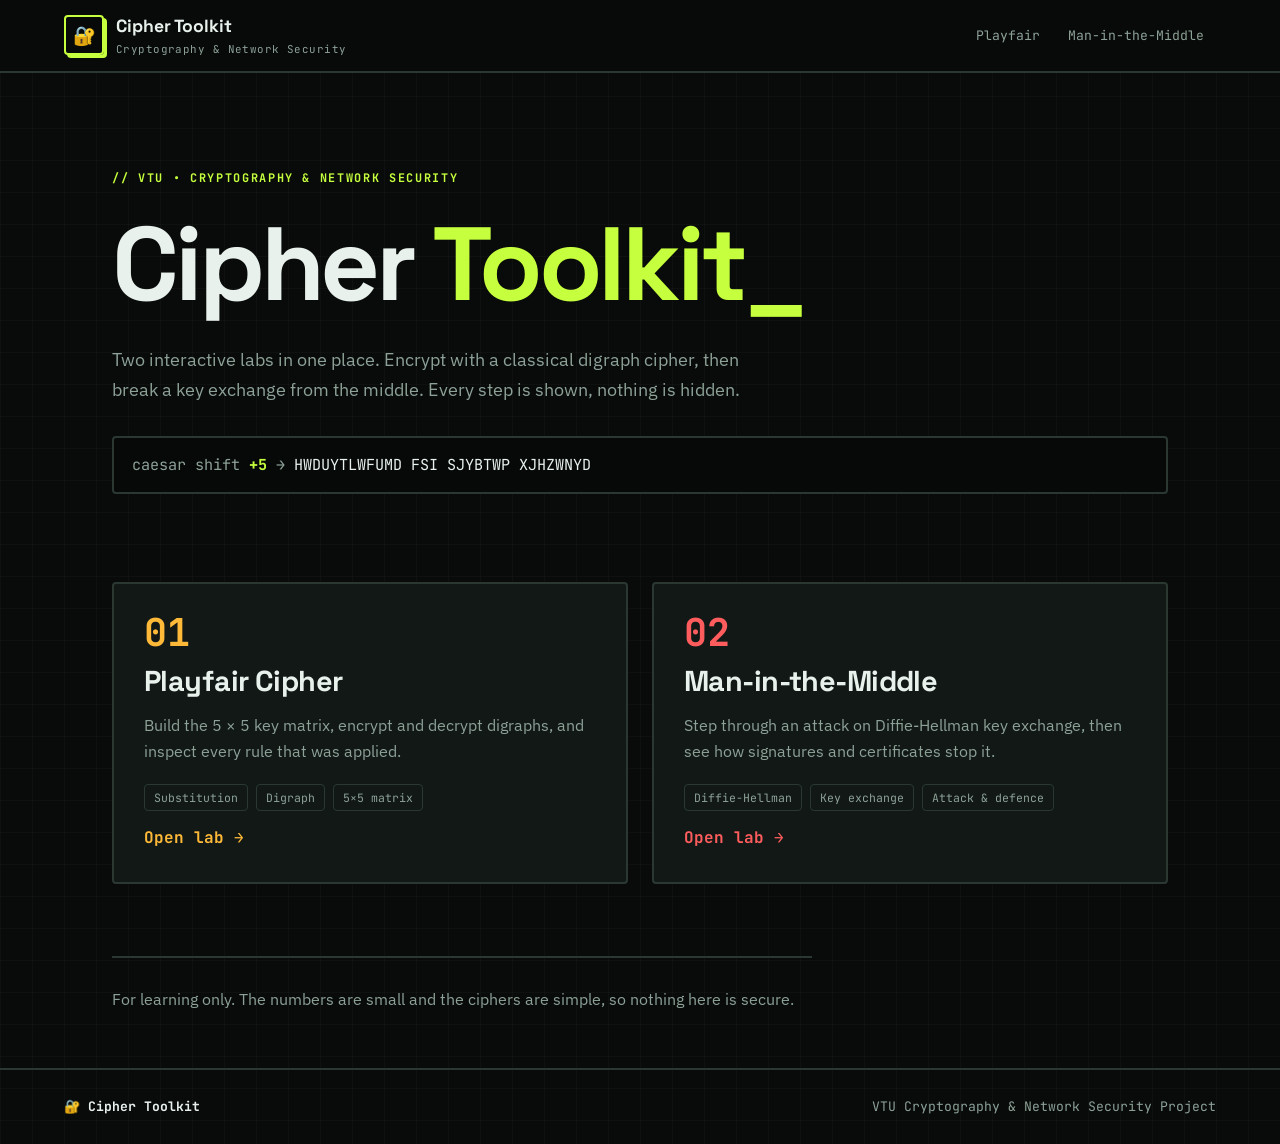
==== commit beb841eb: "Add Cipher Toolkit website" ====
--- a/index.html
+++ b/index.html
@@ -1,1120 +1,110 @@
-
 <!DOCTYPE html>
 <html lang="en">
 <head>
-<meta charset="UTF-8">
-<meta name="viewport" content="width=device-width, initial-scale=1.0">
-<title>CipherLab | Cryptography Toolkit</title>
+  <meta charset="UTF-8">
+  <meta name="viewport" content="width=device-width, initial-scale=1.0">
+  <meta name="description" content="Cipher Toolkit: interactive Playfair cipher and Man-in-the-Middle attack demos for Cryptography and Network Security (VTU).">
+  <title>Cipher Toolkit | CNS VTU Project</title>
+  <link rel="preconnect" href="https://fonts.googleapis.com">
+  <link rel="preconnect" href="https://fonts.gstatic.com" crossorigin>
+  <link href="https://fonts.googleapis.com/css2?family=Space+Grotesk:wght@500;700&family=IBM+Plex+Sans:wght@400;600&family=JetBrains+Mono:wght@400;700&display=swap" rel="stylesheet">
+  <link rel="stylesheet" href="assets/theme.css">
+  <style>
+    .wrap { max-width: 1120px; margin: 0 auto; padding: 0 clamp(16px, 4vw, 32px); }
+    .hero { padding: 90px 0 40px; }
+    .hero h1 { font-size: clamp(3rem, 9vw, 6.5rem); font-weight: 700; letter-spacing: -0.04em; margin-top: 18px; }
+    .hero h1 span { color: var(--accent); }
+    .hero h1 span::after { content: "_"; animation: blink 1s steps(2) infinite; }
+    .lead { max-width: 58ch; margin: 22px 0 0; color: var(--muted); font-size: 1.15rem; }
 
-<style>
-:root {
-  --bg: #080d18;
-  --panel: #111a2b;
-  --panel2: #172238;
-  --border: #293650;
-  --text: #eaf0ff;
-  --muted: #9aa9c4;
-  --accent: #7c5cff;
-  --accent2: #22d3ee;
-  --green: #4ade80;
-  --red: #fb7185;
-}
+    .ticker {
+      margin-top: 32px; padding: 14px 18px; overflow-x: auto; white-space: nowrap;
+      background: #060908; border: 2px solid var(--line); border-radius: var(--radius);
+      font-family: var(--font-mono); font-size: 0.95rem;
+    }
+    .ticker b { color: var(--accent); }
+    .ticker i { color: var(--muted); font-style: normal; }
 
-* {
-  box-sizing: border-box;
-  margin: 0;
-  padding: 0;
-}
+    .tools { display: grid; grid-template-columns: repeat(auto-fit, minmax(300px, 1fr)); gap: 24px; margin-top: 48px; }
+    .tool {
+      --c: var(--accent);
+      display: flex; flex-direction: column; gap: 14px; padding: 30px;
+      background: var(--panel); border: 2px solid var(--line); border-radius: var(--radius);
+      transition: transform 0.14s, box-shadow 0.14s, border-color 0.14s;
+    }
+    .tool:hover { border-color: var(--c); transform: translate(-4px, -4px); box-shadow: 8px 8px 0 var(--c); }
+    .tool.playfair { --c: #ffb938; }
+    .tool.mitm { --c: #ff5d5d; }
+    .tool .num { font-family: var(--font-mono); font-size: 2.4rem; font-weight: 700; color: var(--c); line-height: 1; }
+    .tool h2 { font-size: 1.8rem; letter-spacing: -0.02em; }
+    .tool p { margin: 0; color: var(--muted); }
+    .tags { display: flex; flex-wrap: wrap; gap: 8px; margin-top: auto; padding-top: 6px; }
+    .tags span { font-family: var(--font-mono); font-size: 0.72rem; padding: 3px 9px; border: 1px solid var(--line); border-radius: var(--radius); color: var(--muted); }
+    .go { font-family: var(--font-mono); font-weight: 700; color: var(--c); }
 
-body {
-  font-family: "Segoe UI", Arial, sans-serif;
-  background: var(--bg);
-  color: var(--text);
-  min-height: 100vh;
-  padding: 25px 15px 50px;
-}
+    .about { margin-top: 72px; padding-top: 28px; border-top: 2px solid var(--line); color: var(--muted); max-width: 70ch; }
+    footer { margin-top: 56px; }
+  </style>
+</head>
+<body>
+  <header class="navbar">
+    <a class="brand" href="./">
+      <span class="brand-icon">🔐</span>
+      <span><strong>Cipher Toolkit</strong><small>Cryptography &amp; Network Security</small></span>
+    </a>
+    <nav>
+         <a href="playfair/index.html">Playfair</a>
+         <a href="mitm/index.html">Man-in-the-Middle</a>
+    </nav>
+  </header>
 
-.container {
-  max-width: 1100px;
-  margin: auto;
-}
+  <main class="wrap">
+    <section class="hero">
+      <span class="eyebrow">VTU • CRYPTOGRAPHY &amp; NETWORK SECURITY</span>
+      <h1>Cipher <span>Toolkit</span></h1>
+      <p class="lead">
+        Two interactive labs in one place. Encrypt with a classical digraph cipher,
+        then break a key exchange from the middle. Every step is shown, nothing is hidden.
+      </p>
+      <div class="ticker" aria-hidden="true"><i>caesar shift</i> <b id="shift">+3</b> <i>→</i> <span id="cipher"></span></div>
+    </section>
 
-header {
-  text-align: center;
-  margin: 20px 0 35px;
-}
+    <section class="tools" aria-label="Tools">
+      <a class="tool playfair" href="playfair/index.html">
+        <span class="num">01</span>
+        <h2>Playfair Cipher</h2>
+        <p>Build the 5 × 5 key matrix, encrypt and decrypt digraphs, and inspect every rule that was applied.</p>
+        <div class="tags"><span>Substitution</span><span>Digraph</span><span>5×5 matrix</span></div>
+        <span class="go">Open lab →</span>
+      </a>
+      <a class="tool mitm" href="mitm/index.html">
+        <span class="num">02</span>
+        <h2>Man-in-the-Middle</h2>
+        <p>Step through an attack on Diffie-Hellman key exchange, then see how signatures and certificates stop it.</p>
+        <div class="tags"><span>Diffie-Hellman</span><span>Key exchange</span><span>Attack &amp; defence</span></div>
+        <span class="go">Open lab →</span>
+      </a>
+    </section>
 
-.logo {
-  display: inline-block;
-  font-size: 13px;
-  letter-spacing: 3px;
-  color: var(--accent2);
-  margin-bottom: 12px;
-  font-weight: bold;
-}
+    <p class="about">For learning only. The numbers are small and the ciphers are simple, so nothing here is secure.</p>
+  </main>
 
-h1 {
-  font-size: clamp(30px, 5vw, 48px);
-  margin-bottom: 12px;
-}
+  <footer>
+    <strong>🔐 Cipher Toolkit</strong>
+    <span>VTU Cryptography &amp; Network Security Project</span>
+  </footer>
 
-h1 span {
-  color: var(--accent2);
-}
-
-header p {
-  color: var(--muted);
-  line-height: 1.6;
-}
-
-.tabs {
-  display: flex;
-  gap: 10px;
-  justify-content: center;
-  margin-bottom: 25px;
-  flex-wrap: wrap;
-}
-
-.tab {
-  border: 1px solid var(--border);
-  background: var(--panel);
-  color: var(--muted);
-  padding: 12px 28px;
-  border-radius: 10px;
-  cursor: pointer;
-  font-size: 15px;
-  font-weight: bold;
-  transition: .2s;
-}
-
-.tab.active {
-  background: var(--accent);
-  color: white;
-  border-color: var(--accent);
-}
-
-.card {
-  background: var(--panel);
-  border: 1px solid var(--border);
-  border-radius: 18px;
-  padding: 25px;
-  margin-bottom: 22px;
-  box-shadow: 0 15px 40px rgba(0,0,0,.2);
-}
-
-.card h2 {
-  font-size: 22px;
-  margin-bottom: 8px;
-}
-
-.description {
-  color: var(--muted);
-  font-size: 14px;
-  line-height: 1.6;
-  margin-bottom: 22px;
-}
-
-label {
-  display: block;
-  margin-bottom: 9px;
-  font-size: 14px;
-  font-weight: 600;
-}
-
-input, textarea, select {
-  width: 100%;
-  background: var(--bg);
-  color: var(--text);
-  border: 1px solid var(--border);
-  border-radius: 10px;
-  padding: 14px;
-  font-size: 15px;
-  outline: none;
-  font-family: inherit;
-  transition: .2s;
-}
-
-input:focus, textarea:focus, select:focus {
-  border-color: var(--accent);
-  box-shadow: 0 0 0 2px rgba(124,92,255,.15);
-}
-
-textarea {
-  resize: vertical;
-  min-height: 125px;
-  line-height: 1.6;
-}
-
-.field {
-  margin-bottom: 20px;
-}
-
-.grid {
-  display: grid;
-  grid-template-columns: repeat(2, minmax(0, 1fr));
-  gap: 18px;
-}
-
-button {
-  border: none;
-  cursor: pointer;
-  border-radius: 9px;
-  padding: 12px 20px;
-  font-size: 14px;
-  font-weight: bold;
-  transition: .2s;
-}
-
-button:hover {
-  transform: translateY(-1px);
-  filter: brightness(1.1);
-}
-
-.btn-primary {
-  background: var(--accent);
-  color: white;
-}
-
-.btn-secondary {
-  background: var(--panel2);
-  color: var(--text);
-  border: 1px solid var(--border);
-}
-
-.btn-green {
-  background: #166534;
-  color: #bbf7d0;
-}
-
-.btn-row {
-  display: flex;
-  flex-wrap: wrap;
-  gap: 10px;
-  margin-top: 15px;
-}
-
-.result {
-  display: none;
-  margin-top: 25px;
-  border: 1px solid var(--border);
-  background: var(--bg);
-  border-radius: 12px;
-  padding: 20px;
-}
-
-.result h3 {
-  font-size: 12px;
-  color: var(--accent2);
-  letter-spacing: 2px;
-  margin-bottom: 12px;
-}
-
-.output {
-  font-size: 20px;
-  font-weight: bold;
-  color: var(--green);
-  overflow-wrap: anywhere;
-  line-height: 1.6;
-  margin-bottom: 15px;
-}
-
-.status {
-  font-size: 13px;
-  color: var(--muted);
-  line-height: 1.7;
-  white-space: pre-wrap;
-  overflow-wrap: anywhere;
-}
-
-.error {
-  color: var(--red);
-}
-
-.info {
-  background: var(--panel2);
-  border: 1px solid var(--border);
-  border-radius: 10px;
-  padding: 13px;
-  margin-top: 12px;
-  font-size: 14px;
-  color: var(--accent2);
-  line-height: 1.7;
-  overflow-wrap: anywhere;
-}
-
-.matrix-wrap {
-  display: flex;
-  justify-content: center;
-  margin: 15px 0;
-}
-
-.matrix {
-  display: grid;
-  gap: 7px;
-  width: min(100%, 320px);
-}
-
-.matrix input {
-  text-align: center;
-  padding: 12px 5px;
-  font-weight: bold;
-}
-
-.matrix-cell {
-  min-width: 0;
-}
-
-.matrix-label {
-  text-align: center;
-  font-size: 13px;
-  color: var(--muted);
-  margin-bottom: 5px;
-}
-
-.playfair-grid {
-  display: grid;
-  grid-template-columns: repeat(5, 1fr);
-  gap: 6px;
-  max-width: 350px;
-  margin: 20px auto;
-}
-
-.pf-cell {
-  background: var(--panel2);
-  border: 1px solid var(--border);
-  border-radius: 8px;
-  text-align: center;
-  padding: 12px 0;
-  font-weight: bold;
-  color: var(--accent2);
-}
-
-.steps {
-  margin-top: 18px;
-  padding: 15px;
-  background: var(--panel2);
-  border-radius: 10px;
-  font-family: Consolas, monospace;
-  font-size: 13px;
-  color: var(--muted);
-  line-height: 1.8;
-  white-space: pre-wrap;
-  overflow-wrap: anywhere;
-  max-height: 350px;
-  overflow-y: auto;
-}
-
-.hidden {
-  display: none;
-}
-
-footer {
-  text-align: center;
-  color: var(--muted);
-  font-size: 13px;
-  margin-top: 35px;
-}
-
-@media (max-width: 650px) {
-  .grid {
-    grid-template-columns: 1fr;
-  }
-
-  .card {
-    padding: 18px;
-  }
-
-  .btn-row button {
-    flex: 1;
-  }
-}
-</style>
-</head>
-
-<body>
-
-<div class="container">
-
-<header>
-  <div class="logo">CRYPTOGRAPHY TOOLKIT</div>
-  <h1>Cipher<span>Lab</span></h1>
-  <p>Encrypt, decrypt, and explore classical cryptography algorithms.</p>
-</header>
-
-<div class="tabs">
-  <button class="tab active" id="playfairTab"
-    onclick="switchTab('playfair')">Playfair Cipher</button>
-
-  <button class="tab" id="hillTab"
-    onclick="switchTab('hill')">Hill Cipher</button>
-</div>
-
-<!-- PLAYFAIR CIPHER -->
-
-<section id="playfairSection">
-
-  <div class="card">
-    <h2>Playfair Cipher</h2>
-    <p class="description">
-      Encrypt or decrypt text using a 5×5 Playfair key square.
-      The letters I and J share one cell.
-    </p>
-
-    <div class="field">
-      <label for="pfkey">Secret Key</label>
-      <input id="pfkey" type="text"
-        placeholder="Enter key, e.g. MONARCHY"
-        value="MONARCHY">
-    </div>
-
-    <label>5 × 5 Key Matrix</label>
-    <div class="playfair-grid" id="pfmatrix"></div>
-
-    <div class="field">
-      <label for="pftext">Enter Message</label>
-      <textarea id="pftext"
-        placeholder="Enter your message here..."></textarea>
-    </div>
-
-    <div class="btn-row">
-      <button class="btn-primary"
-        onclick="runPlayfair('encrypt')">Encrypt</button>
-
-      <button class="btn-secondary"
-        onclick="runPlayfair('decrypt')">Decrypt</button>
-
-      <button class="btn-secondary"
-        onclick="clearPlayfair()">Clear</button>
-    </div>
-
-    <div class="result" id="pfresult">
-      <h3 id="pfresultTitle">RESULT</h3>
-      <div class="output" id="pfoutput"></div>
-      <div class="status" id="pfstatus"></div>
-
-      <div class="btn-row">
-        <button class="btn-green"
-          onclick="copyResult('pfoutput')">Copy Result</button>
-      </div>
-
-      <div class="steps" id="pfsteps"></div>
-    </div>
-  </div>
-
-</section>
-
-<!-- HILL CIPHER -->
-
-<section id="hillSection" class="hidden">
-
-  <div class="card">
-    <h2>Hill Cipher</h2>
-    <p class="description">
-      Encrypt and decrypt messages using matrix multiplication
-      modulo 26. Choose a 2×2 or 3×3 key matrix.
-    </p>
-
-    <div class="field">
-      <label for="hillSize">Matrix Size</label>
-      <select id="hillSize" onchange="changeHillSize()">
-        <option value="2">2 × 2 Matrix</option>
-        <option value="3">3 × 3 Matrix</option>
-      </select>
-    </div>
-
-    <label>Key Matrix (A = 0, B = 1, ..., Z = 25)</label>
-    <div class="matrix-wrap">
-      <div class="matrix" id="hillMatrix"></div>
-    </div>
-
-    <div class="info" id="hillKeyInfo">
-      Enter a valid invertible matrix modulo 26.
-    </div>
-
-    <div class="field" style="margin-top:20px">
-      <label for="htext">Enter Message</label>
-      <textarea id="htext"
-        placeholder="Enter your message, e.g. GOOD MORNING"
-        oninput="updateHillBlocks()"></textarea>
-
-      <div class="info" id="hillBlocks">
-        Message blocks will appear here.
-      </div>
-    </div>
-
-    <div class="btn-row">
-      <button class="btn-primary"
-        onclick="runHill('encrypt')">Encrypt</button>
-
-      <button class="btn-secondary"
-        onclick="runHill('decrypt')">Decrypt</button>
-
-      <button class="btn-secondary"
-        onclick="clearHill()">Clear</button>
-    </div>
-
-    <div class="result" id="hresult">
-      <h3 id="hresultTitle">RESULT</h3>
-      <div class="output" id="houtput"></div>
-      <div class="status" id="hstatus"></div>
-
-      <div class="btn-row">
-        <button class="btn-green"
-          onclick="copyResult('houtput')">Copy Result</button>
-      </div>
-
-      <div class="steps" id="hsteps"></div>
-    </div>
-  </div>
-
-</section>
-
-<footer>
-  CipherLab — Classical Cryptography Learning Tool
-</footer>
-
-</div>
-
-<script>
-const $ = id => document.getElementById(id);
-
-/* ===============================
-   COMMON FUNCTIONS
-================================ */
-
-function mod(n, m = 26) {
-  return ((n % m) + m) % m;
-}
-
-function cleanText(text) {
-  return text.toUpperCase().replace(/[^A-Z]/g, '');
-}
-
-function switchTab(tab) {
-  $('playfairSection').classList.toggle(
-    'hidden', tab !== 'playfair'
-  );
-
-  $('hillSection').classList.toggle(
-    'hidden', tab !== 'hill'
-  );
-
-  $('playfairTab').classList.toggle(
-    'active', tab === 'playfair'
-  );
-
-  $('hillTab').classList.toggle(
-    'active', tab === 'hill'
-  );
-}
-
-function copyResult(id) {
-  const text = $(id).textContent;
-
-  if (!text) return;
-
-  navigator.clipboard.writeText(text)
-    .then(() => alert('Result copied!'))
-    .catch(() => {
-      const temp = document.createElement('textarea');
-      temp.value = text;
-      document.body.appendChild(temp);
-      temp.select();
-      document.execCommand('copy');
-      temp.remove();
-      alert('Result copied!');
-    });
-}
-
-function showError(resultId, statusId, message) {
-  $(resultId).style.display = 'block';
-  $(statusId).textContent = message;
-  $(statusId).className = 'status error';
-}
-
-/* ===============================
-   PLAYFAIR CIPHER
-================================ */
-
-function getPlayfairMatrix(key) {
-  key = cleanText(key).replace(/J/g, 'I');
-
-  const alphabet = 'ABCDEFGHIKLMNOPQRSTUVWXYZ';
-  const used = new Set();
-  let chars = '';
-
-  for (const ch of key + alphabet) {
-    if (alphabet.includes(ch) && !used.has(ch)) {
-      chars += ch;
-      used.add(ch);
+  <script>
+    const PLAIN = "CRYPTOGRAPHY AND NETWORK SECURITY";
+    const shift = (s, n) => s.replace(/[A-Z]/g, c => String.fromCharCode((c.charCodeAt(0) - 65 + n) % 26 + 65));
+    const cipherEl = document.getElementById("cipher");
+    const shiftEl = document.getElementById("shift");
+    let n = 3;
+    const draw = () => { cipherEl.textContent = shift(PLAIN, n); shiftEl.textContent = "+" + n; };
+    draw();
+    if (!matchMedia("(prefers-reduced-motion: reduce)").matches) {
+      setInterval(() => { n = n % 25 + 1; draw(); }, 900);
     }
-  }
-
-  return Array.from(
-    { length: 5 },
-    (_, r) => chars.slice(r * 5, r * 5 + 5).split('')
-  );
-}
-
-function showPlayfairMatrix(matrix) {
-  $('pfmatrix').innerHTML = '';
-
-  matrix.flat().forEach(ch => {
-    const cell = document.createElement('div');
-    cell.className = 'pf-cell';
-    cell.textContent = ch;
-    $('pfmatrix').appendChild(cell);
-  });
-}
-
-function playfairPrepare(text) {
-  const clean = cleanText(text).replace(/J/g, 'I');
-  const pairs = [];
-  let i = 0;
-
-  while (i < clean.length) {
-    const a = clean[i];
-    let b;
-
-    if (i + 1 >= clean.length) {
-      b = 'X';
-      i++;
-    } else if (clean[i + 1] === a) {
-      b = 'X';
-      i++;
-    } else {
-      b = clean[i + 1];
-      i += 2;
-    }
-
-    pairs.push(a + b);
-  }
-
-  return pairs;
-}
-
-function playfairTransform(text, matrix, decrypt = false) {
-  const pairs = playfairPrepare(text);
-  const output = [];
-  const steps = [];
-
-  const positions = {};
-
-  matrix.forEach((row, r) => {
-    row.forEach((ch, c) => {
-      positions[ch] = [r, c];
-    });
-  });
-
-  for (const pair of pairs) {
-    const [a, b] = pair;
-
-    const [r1, c1] = positions[a];
-    const [r2, c2] = positions[b];
-
-    let x, y;
-
-    if (r1 === r2) {
-      const shift = decrypt ? 4 : 1;
-      x = matrix[r1][mod(c1 + shift, 5)];
-      y = matrix[r2][mod(c2 + shift, 5)];
-
-      steps.push(
-        `${pair}: Same row → ${x}${y}`
-      );
-    } else if (c1 === c2) {
-      const shift = decrypt ? 4 : 1;
-      x = matrix[mod(r1 + shift, 5)][c1];
-      y = matrix[mod(r2 + shift, 5)][c2];
-
-      steps.push(
-        `${pair}: Same column → ${x}${y}`
-      );
-    } else {
-      x = matrix[r1][c2];
-      y = matrix[r2][c1];
-
-      steps.push(
-        `${pair}: Rectangle rule → ${x}${y}`
-      );
-    }
-
-    output.push(x + y);
-  }
-
-  return {
-    output: output.join(''),
-    steps
-  };
-}
-
-function runPlayfair(mode) {
-  try {
-    const key = $('pfkey').value;
-
-    if (!cleanText(key)) {
-      throw new Error('Please enter a valid Playfair key.');
-    }
-
-    const matrix = getPlayfairMatrix(key);
-    showPlayfairMatrix(matrix);
-
-    const result = playfairTransform(
-      $('pftext').value,
-      matrix,
-      mode === 'decrypt'
-    );
-
-    $('pfresult').style.display = 'block';
-
-    $('pfresultTitle').textContent =
-      mode === 'encrypt' ? 'CIPHERTEXT' : 'DECRYPTED TEXT';
-
-    $('pfoutput').textContent = result.output;
-
-    $('pfstatus').textContent =
-      'Playfair 5×5 matrix · I and J share one cell.';
-
-    $('pfstatus').className = 'status';
-
-    $('pfsteps').textContent =
-      'Digraph calculations:\n' + result.steps.join('\n');
-
-  } catch (e) {
-    showError('pfresult', 'pfstatus', e.message);
-  }
-}
-
-function clearPlayfair() {
-  $('pftext').value = '';
-  $('pfresult').style.display = 'none';
-  $('pfsteps').textContent = '';
-}
-
-/* ===============================
-   HILL CIPHER MATRIX
-================================ */
-
-const defaultKeys = {
-  2: [
-    [3, 3],
-    [2, 5]
-  ],
-
-  3: [
-    [6, 24, 1],
-    [13, 16, 10],
-    [20, 17, 15]
-  ]
-};
-
-function changeHillSize() {
-  const size = Number($('hillSize').value);
-
-  $('hillMatrix').style.gridTemplateColumns =
-    `repeat(${size}, minmax(0, 1fr))`;
-
-  $('hillMatrix').innerHTML = '';
-
-  for (let r = 0; r < size; r++) {
-    for (let c = 0; c < size; c++) {
-      const wrapper = document.createElement('div');
-      wrapper.className = 'matrix-cell';
-
-      const label = document.createElement('div');
-      label.className = 'matrix-label';
-      label.textContent = `[${r + 1},${c + 1}]`;
-
-      const input = document.createElement('input');
-      input.type = 'number';
-      input.min = '0';
-      input.max = '25';
-      input.value = defaultKeys[size][r][c];
-      input.id = `key_${r}_${c}`;
-
-      wrapper.appendChild(label);
-      wrapper.appendChild(input);
-
-      $('hillMatrix').appendChild(wrapper);
-    }
-  }
-
-  updateHillBlocks();
-  updateHillKeyInfo();
-}
-
-function getKey() {
-  const n = Number($('hillSize').value);
-  const key = [];
-
-  for (let r = 0; r < n; r++) {
-    const row = [];
-
-    for (let c = 0; c < n; c++) {
-      const value = $(`key_${r}_${c}`).value;
-
-      if (value === '') {
-        throw new Error('Please fill every matrix cell.');
-      }
-
-      const num = Number(value);
-
-      if (!Number.isInteger(num)) {
-        throw new Error('Matrix values must be integers.');
-      }
-
-      row.push(mod(num));
-    }
-
-    key.push(row);
-  }
-
-  return key;
-}
-
-/* ===============================
-   HILL CIPHER BLOCK SPLITTING
-================================ */
-
-function splitHillMessage(text, size, mode = 'encrypt') {
-  let message = cleanText(text);
-
-  if (mode === 'encrypt') {
-    // Add X until the message length is divisible by matrix size.
-    while (message.length % size !== 0) {
-      message += 'X';
-    }
-  } else {
-    // Ciphertext must already have complete blocks.
-    if (message.length % size !== 0) {
-      throw new Error(
-        `Ciphertext length must be divisible by ${size} for a ${size}×${size} matrix.`
-      );
-    }
-  }
-
-  const blocks = [];
-
-  for (let i = 0; i < message.length; i += size) {
-    blocks.push(message.substring(i, i + size));
-  }
-
-  return {
-    message,
-    blocks
-  };
-}
-
-function updateHillBlocks() {
-  const size = Number($('hillSize').value);
-
-  try {
-    const result = splitHillMessage(
-      $('htext').value,
-      size,
-      'encrypt'
-    );
-
-    if (result.blocks.length === 0) {
-      $('hillBlocks').textContent =
-        'Message blocks will appear here.';
-      return;
-    }
-
-    $('hillBlocks').textContent =
-      'Message Blocks: ' + result.blocks.join(' - ');
-
-  } catch (e) {
-    $('hillBlocks').textContent = e.message;
-  }
-}
-
-/* ===============================
-   MATRIX DETERMINANT
-================================ */
-
-function determinant(matrix) {
-  const n = matrix.length;
-
-  if (n === 1) return matrix[0][0];
-
-  if (n === 2) {
-    return matrix[0][0] * matrix[1][1]
-         - matrix[0][1] * matrix[1][0];
-  }
-
-  let det = 0;
-
-  for (let c = 0; c < n; c++) {
-    const minor = matrix.slice(1).map(row =>
-      row.filter((_, j) => j !== c)
-    );
-
-    det += (c % 2 === 0 ? 1 : -1) *
-      matrix[0][c] * determinant(minor);
-  }
-
-  return det;
-}
-
-function gcd(a, b) {
-  a = Math.abs(a);
-  b = Math.abs(b);
-
-  while (b !== 0) {
-    const temp = b;
-    b = a % b;
-    a = temp;
-  }
-
-  return a;
-}
-
-function modInverse(a, m = 26) {
-  a = mod(a, m);
-
-  for (let x = 1; x < m; x++) {
-    if (mod(a * x, m) === 1) {
-      return x;
-    }
-  }
-
-  throw new Error(
-    `No modular inverse exists for ${a} modulo ${m}.`
-  );
-}
-
-/* ===============================
-   MATRIX INVERSE MOD 26
-================================ */
-
-function inverseKey(matrix) {
-  const n = matrix.length;
-  const det = mod(determinant(matrix));
-
-  if (gcd(det, 26) !== 1) {
-    throw new Error(
-      `Invalid key matrix. Determinant ${det} is not coprime with 26. Please change the matrix.`
-    );
-  }
-
-  const detInv = modInverse(det);
-
-  if (n === 2) {
-    return [
-      [
-        mod(matrix[1][1] * detInv),
-        mod(-matrix[0][1] * detInv)
-      ],
-      [
-        mod(-matrix[1][0] * detInv),
-        mod(matrix[0][0] * detInv)
-      ]
-    ];
-  }
-
-  const cofactors = [];
-
-  for (let r = 0; r < n; r++) {
-    const row = [];
-
-    for (let c = 0; c < n; c++) {
-      const minor = matrix
-        .filter((_, i) => i !== r)
-        .map(line => line.filter((_, j) => j !== c));
-
-      const sign = (r + c) % 2 === 0 ? 1 : -1;
-
-      row.push(sign * determinant(minor));
-    }
-
-    cofactors.push(row);
-  }
-
-  // Transpose cofactor matrix to get adjugate.
-  const adjugate = cofactors[0].map((_, c) =>
-    cofactors.map(row => row[c])
-  );
-
-  return adjugate.map(row =>
-    row.map(value => mod(value * detInv))
-  );
-}
-
-/* ===============================
-   HILL ENCRYPTION / DECRYPTION
-================================ */
-
-function hillTransform(text, key, decrypt = false) {
-  const n = key.length;
-
-  const inverse = decrypt ? inverseKey(key) : null;
-  const matrix = decrypt ? inverse : key;
-
-  const prepared = splitHillMessage(
-    text,
-    n,
-    decrypt ? 'decrypt' : 'encrypt'
-  );
-
-  const message = prepared.message;
-  const blocks = prepared.blocks;
-
-  const output = [];
-  const steps = [];
-
-  for (const block of blocks) {
-    const vector = [...block].map(
-      ch => ch.charCodeAt(0) - 65
-    );
-
-    const result = [];
-
-    for (let r = 0; r < n; r++) {
-      let sum = 0;
-
-      for (let c = 0; c < n; c++) {
-        sum += matrix[r][c] * vector[c];
-      }
-
-      result.push(mod(sum));
-    }
-
-    const transformed = result.map(
-      value => String.fromCharCode(value + 65)
-    ).join('');
-
-    output.push(transformed);
-
-    steps.push(
-      `${block} → [${vector.join(', ')}] → ` +
-      `[${result.join(', ')}] → ${transformed}`
-    );
-  }
-
-  return {
-    output: output.join(''),
-    steps,
-    padded: message.length !== cleanText(text).length,
-    blocks
-  };
-}
-
-/* ===============================
-   HILL CIPHER RUN FUNCTION
-================================ */
-
-function runHill(mode) {
-  try {
-    const key = getKey();
-    const n = key.length;
-
-    const det = mod(determinant(key));
-
-    // Validate the key before processing.
-    const inverse = inverseKey(key);
-
-    const prepared = splitHillMessage(
-      $('htext').value,
-      n,
-      mode
-    );
-
-    $('hillBlocks').textContent =
-      'Message Blocks: ' + prepared.blocks.join(' - ');
-
-    const result = hillTransform(
-      $('htext').value,
-      key,
-      mode === 'decrypt'
-    );
-
-    $('hresult').style.display = 'block';
-
-    $('hresultTitle').textContent =
-      mode === 'encrypt'
-        ? 'CIPHERTEXT'
-        : 'DECRYPTED PLAINTEXT';
-
-    $('houtput').textContent = result.output;
-
-    $('hstatus').textContent =
-      `${n}×${n} matrix · Determinant: ${det} · Valid modular inverse.` +
-      (mode === 'encrypt' && result.padded
-        ? ' · X appended to complete the final block.'
-        : '');
-
-    $('hstatus').className = 'status';
-
-    $('hsteps').textContent =
-      'Key Matrix:\n' +
-      key.map(row => '[' + row.join(', ') + ']').join('\n') +
-      '\n\nInverse Key Matrix modulo 26:\n' +
-      inverse.map(row => '[' + row.join(', ') + ']').join('\n') +
-      '\n\nBlock Calculations (A=0):\n' +
-      result.steps.join('\n');
-
-  } catch (e) {
-    showError('hresult', 'hstatus', e.message);
-    $('hsteps').textContent = e.message;
-  }
-}
-
-/* ===============================
-   KEY VALIDATION DISPLAY
-================================ */
-
-function updateHillKeyInfo() {
-  try {
-    const key = getKey();
-    const det = mod(determinant(key));
-
-    if (gcd(det, 26) === 1) {
-      $('hillKeyInfo').textContent =
-        `Valid key matrix. Determinant = ${det}. ` +
-        'The matrix has an inverse modulo 26.';
-      $('hillKeyInfo').style.color = 'var(--green)';
-    } else {
-      $('hillKeyInfo').textContent =
-        `Invalid key matrix. Determinant = ${det}. ` +
-        'The determinant must be coprime with 26.';
-      $('hillKeyInfo').style.color = 'var(--red)';
-    }
-  } catch (e) {
-    $('hillKeyInfo').textContent = e.message;
-    $('hillKeyInfo').style.color = 'var(--red)';
-  }
-}
-
-/* ===============================
-   CLEAR HILL
-================================ */
-
-function clearHill() {
-  $('htext').value = '';
-  $('hresult').style.display = 'none';
-  $('hsteps').textContent = '';
-  updateHillBlocks();
-}
-
-/* ===============================
-   INITIALIZE
-================================ */
-
-$('pfkey').addEventListener('input', () => {
-  showPlayfairMatrix(
-    getPlayfairMatrix($('pfkey').value)
-  );
-});
-
-$('hillMatrix').addEventListener('input', updateHillKeyInfo);
-
-changeHillSize();
-
-showPlayfairMatrix(
-  getPlayfairMatrix($('pfkey').value)
-);
-</script>
-
+  </script>
 </body>
-</html>
+</html>
--- a/assets/theme.css
+++ b/assets/theme.css
@@ -0,0 +1,132 @@
+/* =========================================================
+   CIPHER LAB - shared theme
+   ========================================================= */
+:root {
+  --bg: #080b0a;
+  --panel: #111816;
+  --panel-2: #18211e;
+  --line: #2b3832;
+  --text: #e8f1ec;
+  --muted: #8da197;
+  --grid: rgba(255, 255, 255, 0.025);
+
+  --accent: #c6ff3d;       /* each page overrides these two */
+  --accent-ink: #0a1200;
+
+  --ok: #5df2b0;
+  --warn: #ffc857;
+  --danger: #ff5d5d;
+
+  --radius: 4px;
+  --font-head: "Space Grotesk", system-ui, sans-serif;
+  --font-body: "IBM Plex Sans", system-ui, sans-serif;
+  --font-mono: "JetBrains Mono", ui-monospace, Consolas, monospace;
+}
+
+*, *::before, *::after { box-sizing: border-box; }
+[hidden] { display: none !important; }
+html { scroll-behavior: smooth; scroll-padding-top: 80px; }
+
+body {
+  margin: 0;
+  background-color: var(--bg);
+  background-image:
+    linear-gradient(var(--grid) 1px, transparent 1px),
+    linear-gradient(90deg, var(--grid) 1px, transparent 1px);
+  background-size: 32px 32px;
+  color: var(--text);
+  font-family: var(--font-body);
+  line-height: 1.65;
+}
+
+a { color: inherit; text-decoration: none; }
+button, input, textarea { font: inherit; }
+h1, h2, h3, h4 { font-family: var(--font-head); line-height: 1.1; margin: 0; }
+code { font-family: var(--font-mono); }
+:focus-visible { outline: 3px solid var(--accent); outline-offset: 2px; }
+
+/* ---------- Header ---------- */
+.navbar, .site-header {
+  position: sticky; top: 0; z-index: 50;
+  display: flex; flex-wrap: wrap; align-items: center; justify-content: space-between;
+  gap: 10px 24px;
+  padding: 12px clamp(16px, 5vw, 64px);
+  background: rgba(8, 11, 10, 0.88);
+  backdrop-filter: blur(10px);
+  border-bottom: 2px solid var(--line);
+}
+.brand { display: flex; align-items: center; gap: 12px; }
+.brand strong { display: block; font-family: var(--font-head); font-size: 1.1rem; }
+.brand small {
+  display: block; font-family: var(--font-mono); font-size: 0.68rem;
+  color: var(--muted); letter-spacing: 0.04em;
+}
+.brand-icon {
+  width: 40px; height: 40px; display: grid; place-items: center;
+  border: 2px solid var(--accent); border-radius: var(--radius);
+  box-shadow: 3px 3px 0 var(--accent); font-size: 1.15rem;
+}
+nav { display: flex; flex-wrap: wrap; gap: 4px; }
+nav a {
+  font-family: var(--font-mono); font-size: 0.82rem; color: var(--muted);
+  padding: 6px 11px; border-radius: var(--radius); border: 1px solid transparent;
+}
+nav a:hover { color: var(--accent); border-color: var(--line); }
+nav a.back { background: var(--accent); color: var(--accent-ink); font-weight: 700; }
+nav a.back:hover { color: var(--accent-ink); filter: brightness(1.1); }
+
+/* ---------- Buttons ---------- */
+.btn {
+  display: inline-block; cursor: pointer;
+  font-family: var(--font-mono); font-weight: 700; font-size: 0.88rem; letter-spacing: 0.02em;
+  padding: 11px 20px; color: var(--text);
+  background: var(--panel-2); border: 2px solid var(--line); border-radius: var(--radius);
+  transition: transform 0.12s, box-shadow 0.12s, border-color 0.12s;
+}
+.btn:hover:not(:disabled) { border-color: var(--accent); transform: translate(-2px, -2px); box-shadow: 3px 3px 0 var(--accent); }
+.btn:active:not(:disabled) { transform: none; box-shadow: none; }
+.btn:disabled { opacity: 0.4; cursor: not-allowed; }
+.btn.primary { background: var(--accent); border-color: var(--accent); color: var(--accent-ink); }
+.btn.primary:hover:not(:disabled) { box-shadow: 3px 3px 0 var(--text); }
+.btn.success { background: var(--ok); border-color: var(--ok); color: #00170d; }
+.btn.success:hover:not(:disabled) { border-color: var(--ok); box-shadow: 3px 3px 0 var(--text); }
+.btn.full { width: 100%; }
+
+/* ---------- Panels and inputs ---------- */
+.panel {
+  position: relative; padding: 26px;
+  background: var(--panel); border: 2px solid var(--line); border-radius: var(--radius);
+}
+.panel::before {
+  content: ""; position: absolute; top: -2px; left: -2px;
+  width: 28px; height: 4px; background: var(--accent);
+}
+input[type="text"], input[type="number"], textarea {
+  width: 100%; padding: 11px 13px;
+  font-family: var(--font-mono); font-size: 0.93rem; color: var(--text);
+  background: #060908; border: 2px solid var(--line); border-radius: var(--radius); outline: none;
+}
+input[type="text"]:focus, input[type="number"]:focus, textarea:focus { border-color: var(--accent); }
+textarea { resize: vertical; }
+::placeholder { color: #566660; }
+
+.eyebrow {
+  display: inline-block; font-family: var(--font-mono); font-size: 0.74rem;
+  font-weight: 700; letter-spacing: 0.14em; color: var(--accent);
+}
+.eyebrow::before { content: "// "; }
+
+/* ---------- Footer ---------- */
+footer, .site-footer {
+  margin-top: 80px; padding: 26px clamp(16px, 5vw, 64px);
+  display: flex; flex-wrap: wrap; justify-content: space-between; gap: 8px 24px;
+  border-top: 2px solid var(--line); color: var(--muted);
+  font-family: var(--font-mono); font-size: 0.82rem;
+}
+footer strong, .site-footer strong { color: var(--text); }
+
+@keyframes blink { 50% { opacity: 0; } }
+@media (prefers-reduced-motion: reduce) {
+  html { scroll-behavior: auto; }
+  * { animation: none !important; transition: none !important; }
+}
